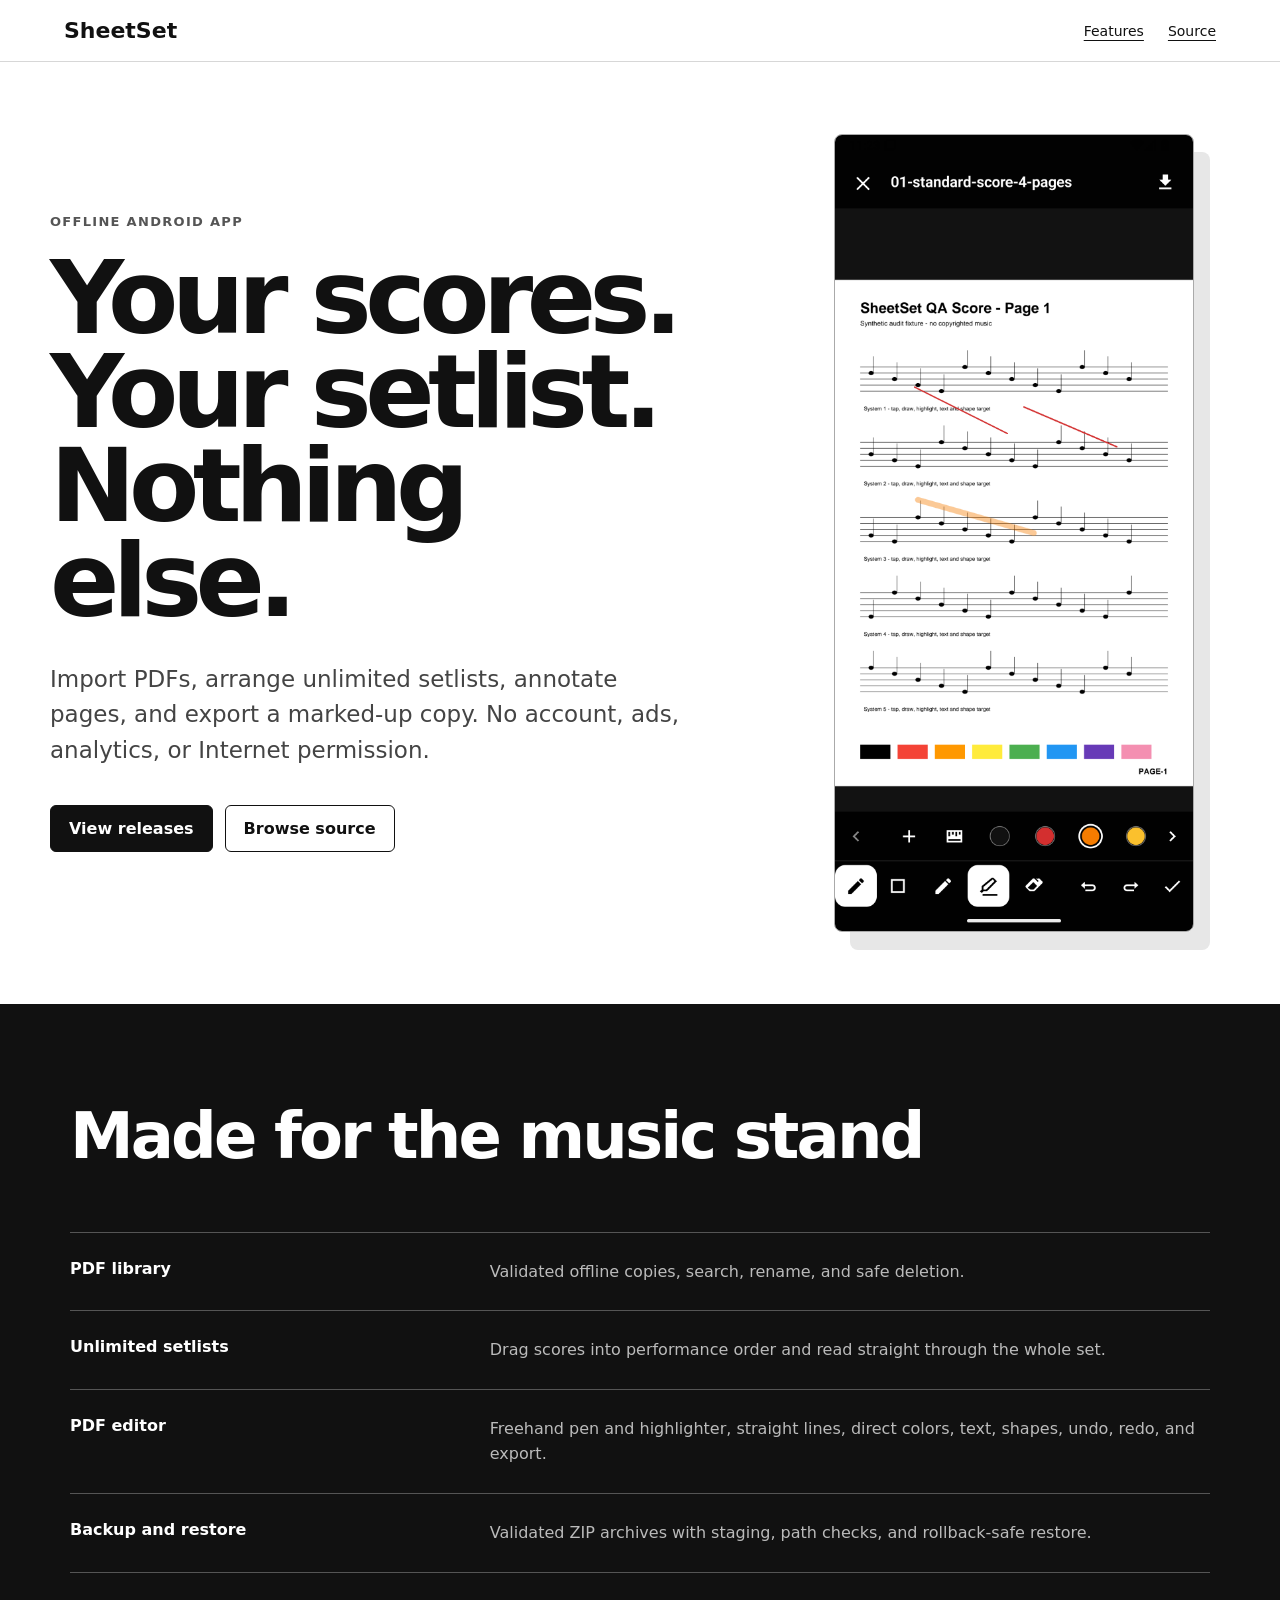
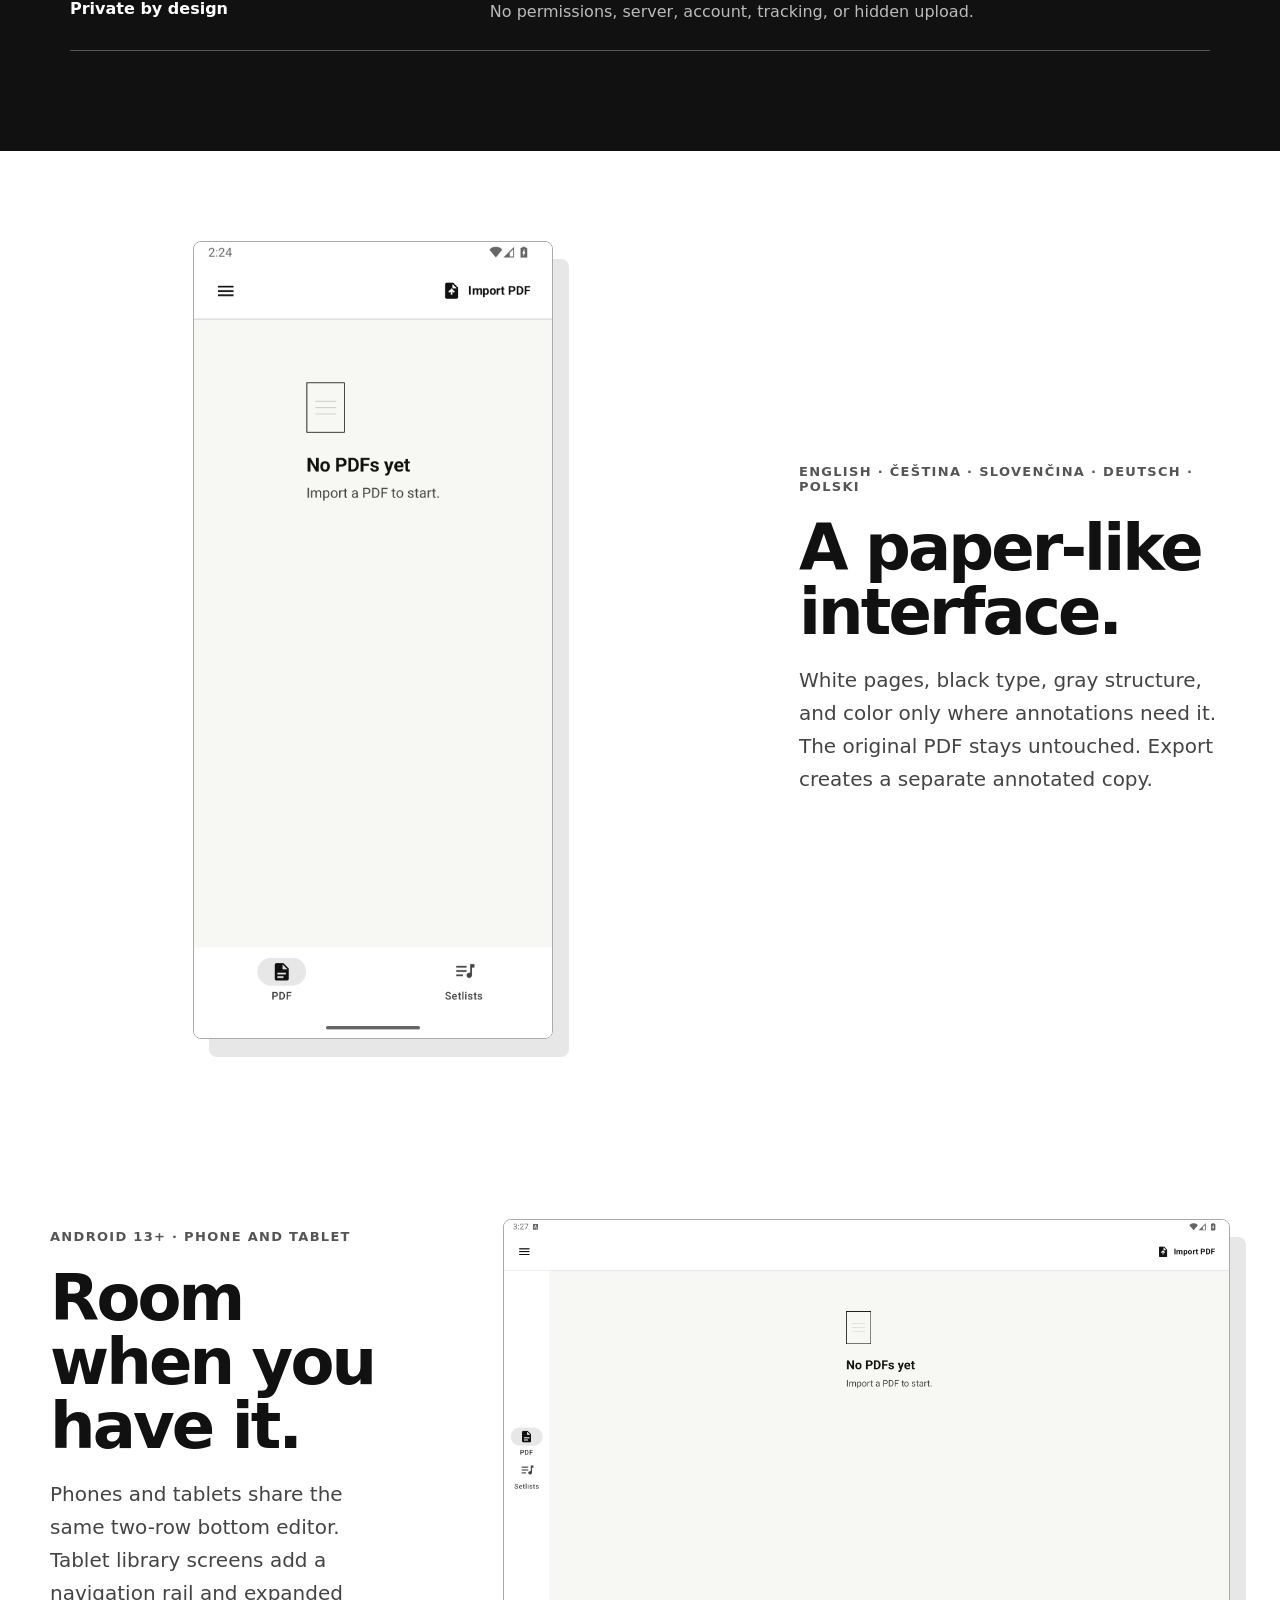
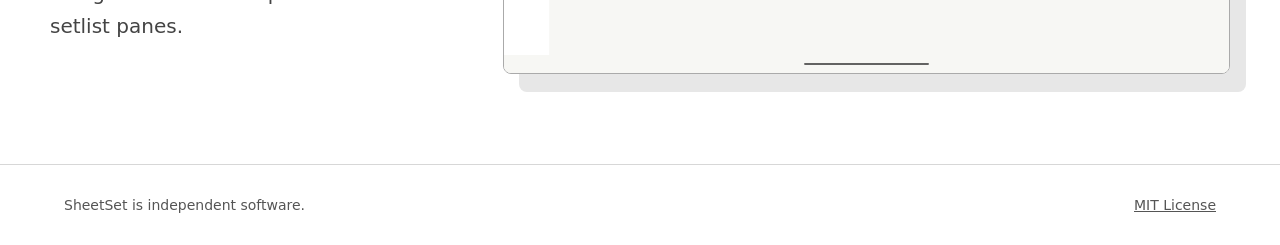
==== site/index.html @ 13e357d7 "feat: add drag ordering and annotation dock" ====
<!doctype html>
<html lang="en">
<head>
  <meta charset="utf-8">
  <meta name="viewport" content="width=device-width, initial-scale=1">
  <meta name="description" content="SheetSet is an offline Android 13+ PDF organizer and annotation editor for musicians.">
  <title>SheetSet - scores, setlists, annotations</title>
  <link rel="stylesheet" href="styles.css">
</head>
<body>
  <header class="masthead">
    <a class="wordmark" href="#top" aria-label="SheetSet home">SheetSet</a>
    <nav aria-label="Primary navigation">
      <a href="#features">Features</a>
      <a href="https://github.com/Majkey25/SheetSet">Source</a>
    </nav>
  </header>

  <main id="top">
    <section class="hero">
      <div class="hero-copy">
        <p class="eyebrow">Offline Android app</p>
        <h1>Your scores.<br>Your setlist.<br>Nothing else.</h1>
        <p class="lede">Import PDFs, arrange unlimited setlists, annotate pages, and export a marked-up copy. No account, ads, analytics, or Internet permission.</p>
        <div class="actions">
          <a class="primary" href="https://github.com/Majkey25/SheetSet/releases">View releases</a>
          <a class="secondary" href="https://github.com/Majkey25/SheetSet">Browse source</a>
        </div>
      </div>
      <img class="phone" src="assets/reader.png" alt="SheetSet PDF editor with a two-row tool dock, direct colors, pen, and highlighter">
    </section>

    <section id="features" class="features">
      <h2>Made for the music stand</h2>
      <dl>
        <div><dt>PDF library</dt><dd>Validated offline copies, search, rename, and safe deletion.</dd></div>
        <div><dt>Unlimited setlists</dt><dd>Drag scores into performance order and read straight through the whole set.</dd></div>
        <div><dt>PDF editor</dt><dd>Freehand pen and highlighter, straight lines, direct colors, text, shapes, undo, redo, and export.</dd></div>
        <div><dt>Backup and restore</dt><dd>Validated ZIP archives with staging, path checks, and rollback-safe restore.</dd></div>
        <div><dt>Private by design</dt><dd>No permissions, server, account, tracking, or hidden upload.</dd></div>
      </dl>
    </section>

    <section class="proof">
      <img class="phone" src="assets/home.png" alt="SheetSet phone library with Menu and Import PDF actions">
      <div>
        <p class="eyebrow">English · Čeština · Slovenčina · Deutsch · Polski</p>
        <h2>A paper-like interface.</h2>
        <p>White pages, black type, gray structure, and color only where annotations need it. The original PDF stays untouched. Export creates a separate annotated copy.</p>
      </div>
    </section>

    <section class="tablet-proof">
      <div>
        <p class="eyebrow">Android 13+ · phone and tablet</p>
        <h2>Room when you have it.</h2>
        <p>Phones and tablets share the same two-row bottom editor. Tablet library screens add a navigation rail and expanded setlist panes.</p>
      </div>
      <img class="tablet" src="assets/tablet.png" alt="SheetSet tablet library with a left PDF and Setlists navigation rail">
    </section>
  </main>

  <footer>
    <span>SheetSet is independent software.</span>
    <a href="https://github.com/Majkey25/SheetSet/blob/main/LICENSE">MIT License</a>
  </footer>
</body>
</html>
---- site/styles.css ----
:root {
  color-scheme: light;
  font-family: Inter, ui-sans-serif, system-ui, -apple-system, BlinkMacSystemFont, "Segoe UI", sans-serif;
  color: #111;
  background: #fff;
  font-synthesis: none;
}

* { box-sizing: border-box; }
html { scroll-behavior: smooth; }
body { margin: 0; }
a { color: inherit; }

.masthead {
  position: sticky;
  top: 0;
  z-index: 2;
  display: flex;
  align-items: center;
  justify-content: space-between;
  padding: 18px clamp(20px, 5vw, 72px);
  background: rgba(255, 255, 255, 0.96);
  border-bottom: 1px solid #d7d7d7;
}

.wordmark { font-size: 22px; font-weight: 750; text-decoration: none; }
nav { display: flex; gap: 24px; }
nav a { font-size: 14px; text-underline-offset: 4px; }

main { overflow: hidden; }
.hero, .proof, .tablet-proof {
  width: min(1180px, calc(100% - 40px));
  margin: 0 auto;
  display: grid;
  grid-template-columns: minmax(0, 1.2fr) minmax(260px, 0.8fr);
  align-items: center;
  gap: clamp(48px, 8vw, 120px);
}

.hero { min-height: 760px; padding: 72px 0; }
.hero-copy { max-width: 720px; }
.eyebrow { margin: 0 0 22px; color: #555; font-size: 13px; font-weight: 700; letter-spacing: 0.1em; text-transform: uppercase; }
h1 { margin: 0; font-size: clamp(54px, 8vw, 104px); line-height: 0.92; letter-spacing: -0.065em; }
.lede { max-width: 650px; margin: 34px 0 0; color: #444; font-size: clamp(18px, 2vw, 23px); line-height: 1.55; }
.actions { display: flex; flex-wrap: wrap; gap: 12px; margin-top: 36px; }
.actions a { padding: 13px 18px; border: 1px solid #111; border-radius: 6px; font-weight: 650; text-decoration: none; }
.actions .primary { color: #fff; background: #111; }
.actions a:hover, .actions a:focus-visible { outline: 3px solid #aaa; outline-offset: 3px; }

.phone { display: block; width: min(100%, 360px); margin: 0 auto; border: 1px solid #aaa; border-radius: 8px; box-shadow: 16px 18px 0 #e7e7e7; }

.features { padding: 100px max(20px, calc((100vw - 1140px) / 2)); color: #fff; background: #111; }
h2 { margin: 0; font-size: clamp(38px, 5vw, 68px); letter-spacing: -0.045em; line-height: 1; }
dl { margin: 64px 0 0; border-top: 1px solid #555; }
dl div { display: grid; grid-template-columns: 0.7fr 1.3fr; gap: 32px; padding: 26px 0; border-bottom: 1px solid #555; }
dt { font-weight: 750; }
dd { margin: 0; color: #bbb; line-height: 1.6; }

.proof { min-height: 700px; padding: 90px 0; }
.proof p:not(.eyebrow), .tablet-proof p:not(.eyebrow) { max-width: 600px; color: #444; font-size: 20px; line-height: 1.65; }

.tablet-proof { min-height: 620px; padding: 90px 0; grid-template-columns: minmax(260px, 0.65fr) minmax(0, 1.35fr); }
.tablet { display: block; width: 100%; border: 1px solid #aaa; border-radius: 8px; box-shadow: 16px 18px 0 #e7e7e7; }

footer { display: flex; justify-content: space-between; gap: 24px; padding: 32px clamp(20px, 5vw, 72px); border-top: 1px solid #d7d7d7; color: #555; font-size: 14px; }

@media (max-width: 760px) {
  .masthead nav a:first-child { display: none; }
  .hero, .proof, .tablet-proof { grid-template-columns: 1fr; }
  .hero { padding-top: 52px; }
  .phone { width: min(76vw, 320px); }
  dl div { grid-template-columns: 1fr; gap: 10px; }
  .proof { padding: 72px 0; }
  .proof .phone { order: 2; }
  .tablet-proof { padding: 72px 0; }
  footer { flex-direction: column; }
}

@media (prefers-reduced-motion: reduce) {
  html { scroll-behavior: auto; }
}
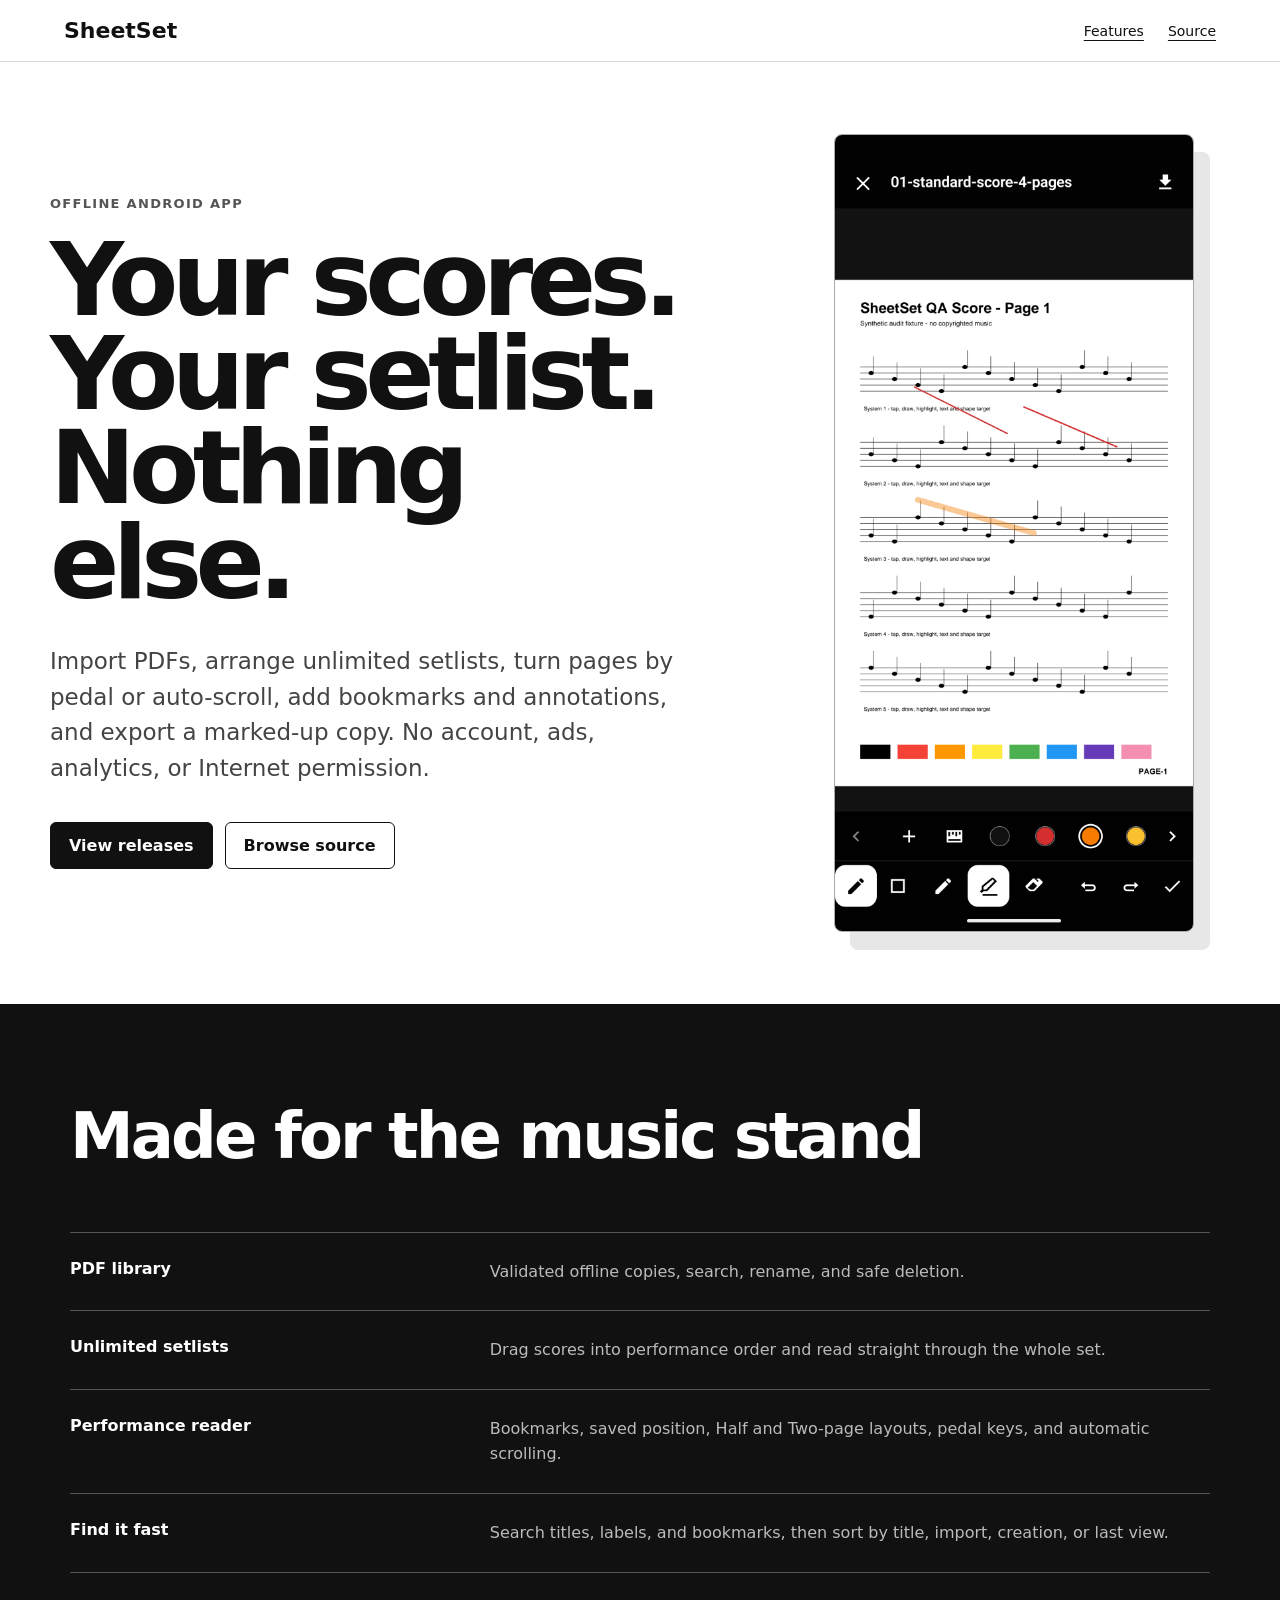
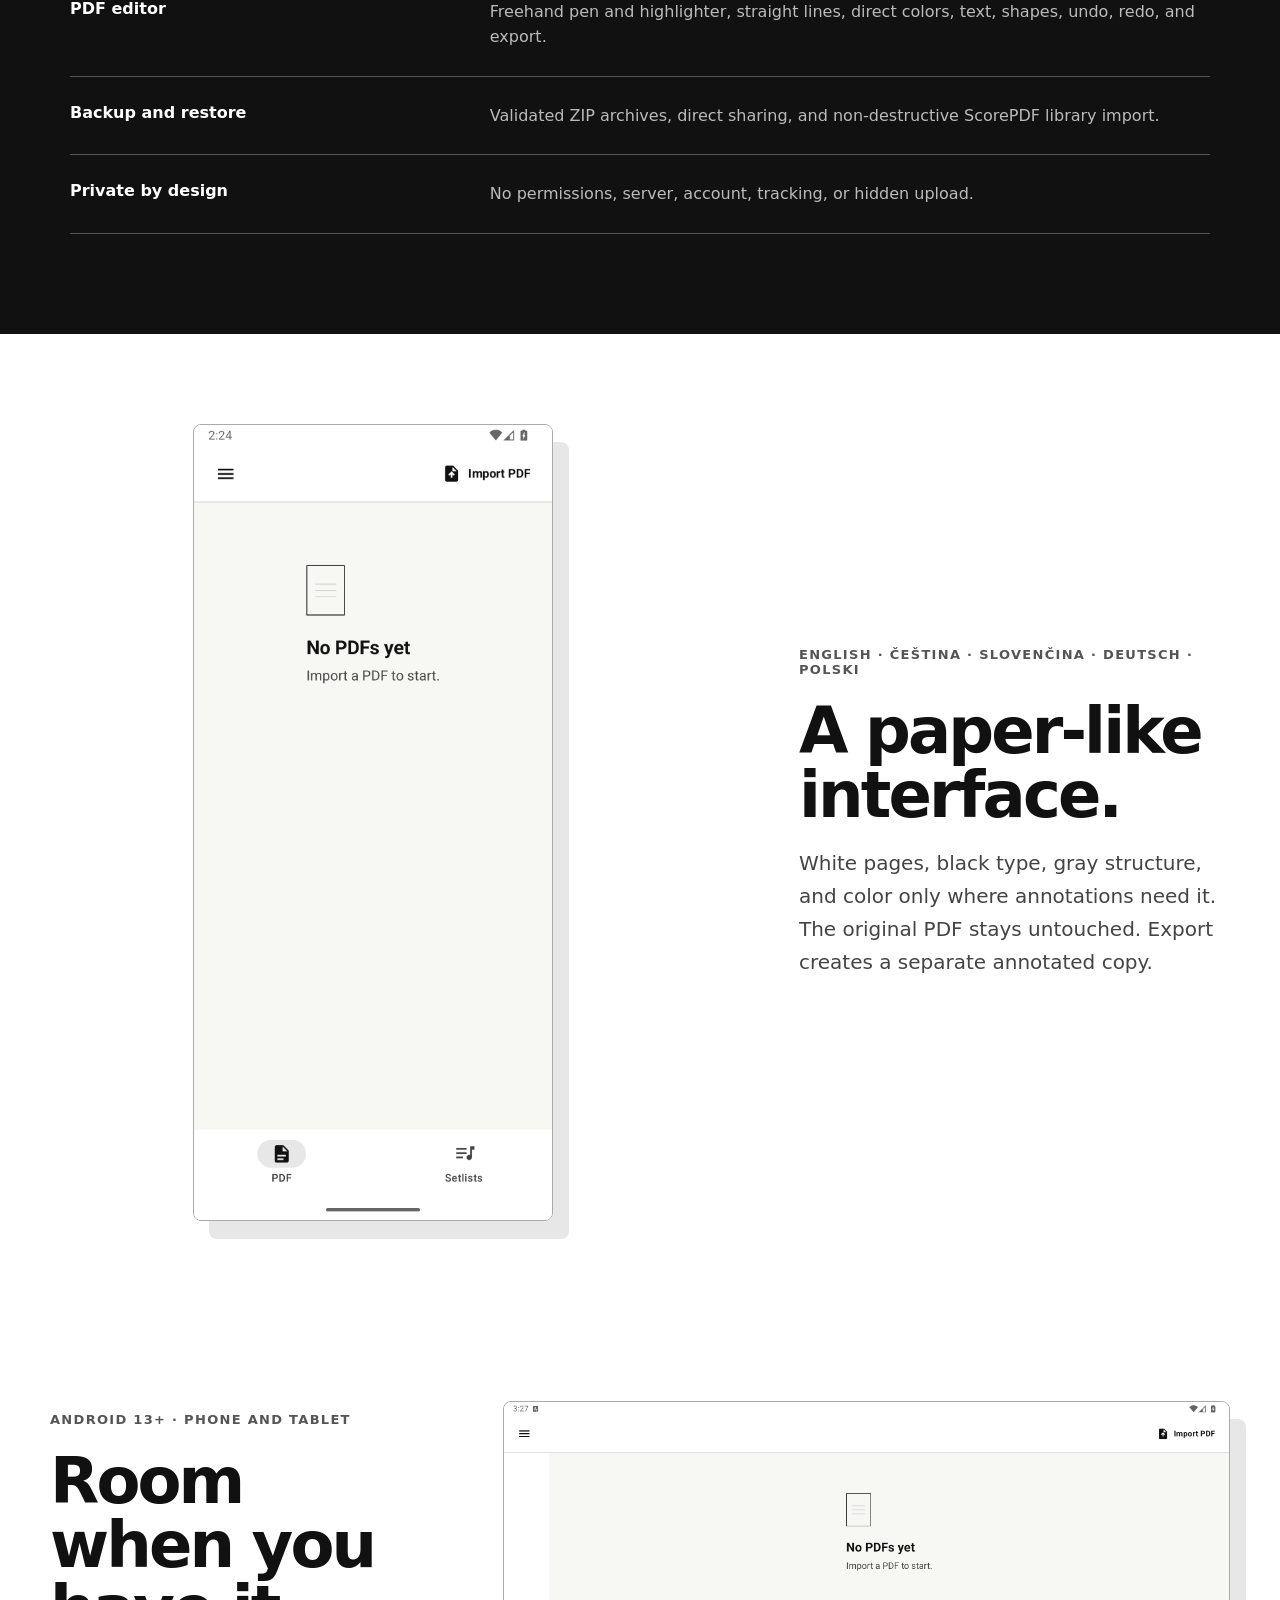
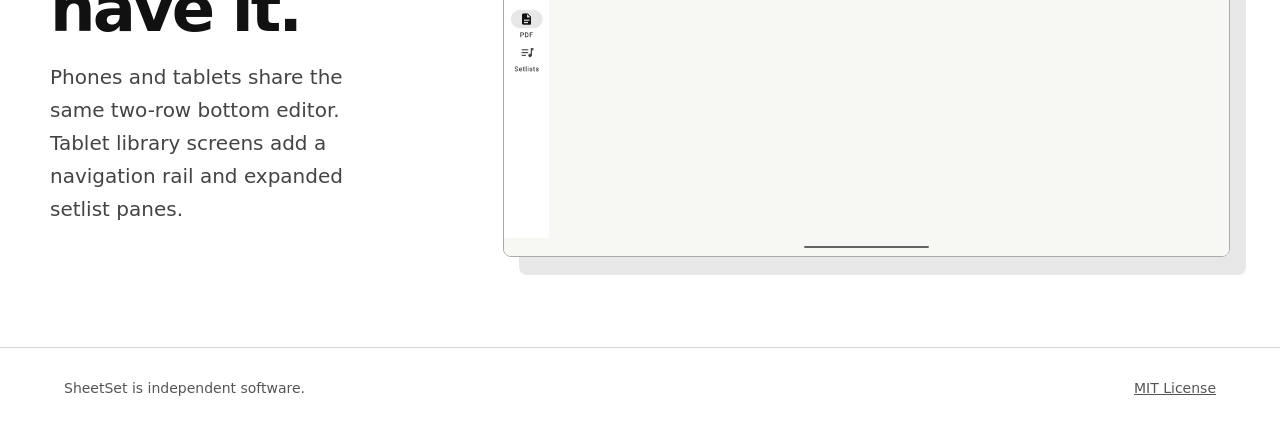
==== commit 9a332b27: "docs: prepare v0.4 preview" ====
--- a/site/index.html
+++ b/site/index.html
@@ -21,7 +21,7 @@
       <div class="hero-copy">
         <p class="eyebrow">Offline Android app</p>
         <h1>Your scores.<br>Your setlist.<br>Nothing else.</h1>
-        <p class="lede">Import PDFs, arrange unlimited setlists, annotate pages, and export a marked-up copy. No account, ads, analytics, or Internet permission.</p>
+        <p class="lede">Import PDFs, arrange unlimited setlists, turn pages by pedal or auto-scroll, add bookmarks and annotations, and export a marked-up copy. No account, ads, analytics, or Internet permission.</p>
         <div class="actions">
           <a class="primary" href="https://github.com/Majkey25/SheetSet/releases">View releases</a>
           <a class="secondary" href="https://github.com/Majkey25/SheetSet">Browse source</a>
@@ -35,8 +35,10 @@
       <dl>
         <div><dt>PDF library</dt><dd>Validated offline copies, search, rename, and safe deletion.</dd></div>
         <div><dt>Unlimited setlists</dt><dd>Drag scores into performance order and read straight through the whole set.</dd></div>
+        <div><dt>Performance reader</dt><dd>Bookmarks, saved position, Half and Two-page layouts, pedal keys, and automatic scrolling.</dd></div>
+        <div><dt>Find it fast</dt><dd>Search titles, labels, and bookmarks, then sort by title, import, creation, or last view.</dd></div>
         <div><dt>PDF editor</dt><dd>Freehand pen and highlighter, straight lines, direct colors, text, shapes, undo, redo, and export.</dd></div>
-        <div><dt>Backup and restore</dt><dd>Validated ZIP archives with staging, path checks, and rollback-safe restore.</dd></div>
+        <div><dt>Backup and restore</dt><dd>Validated ZIP archives, direct sharing, and non-destructive ScorePDF library import.</dd></div>
         <div><dt>Private by design</dt><dd>No permissions, server, account, tracking, or hidden upload.</dd></div>
       </dl>
     </section>
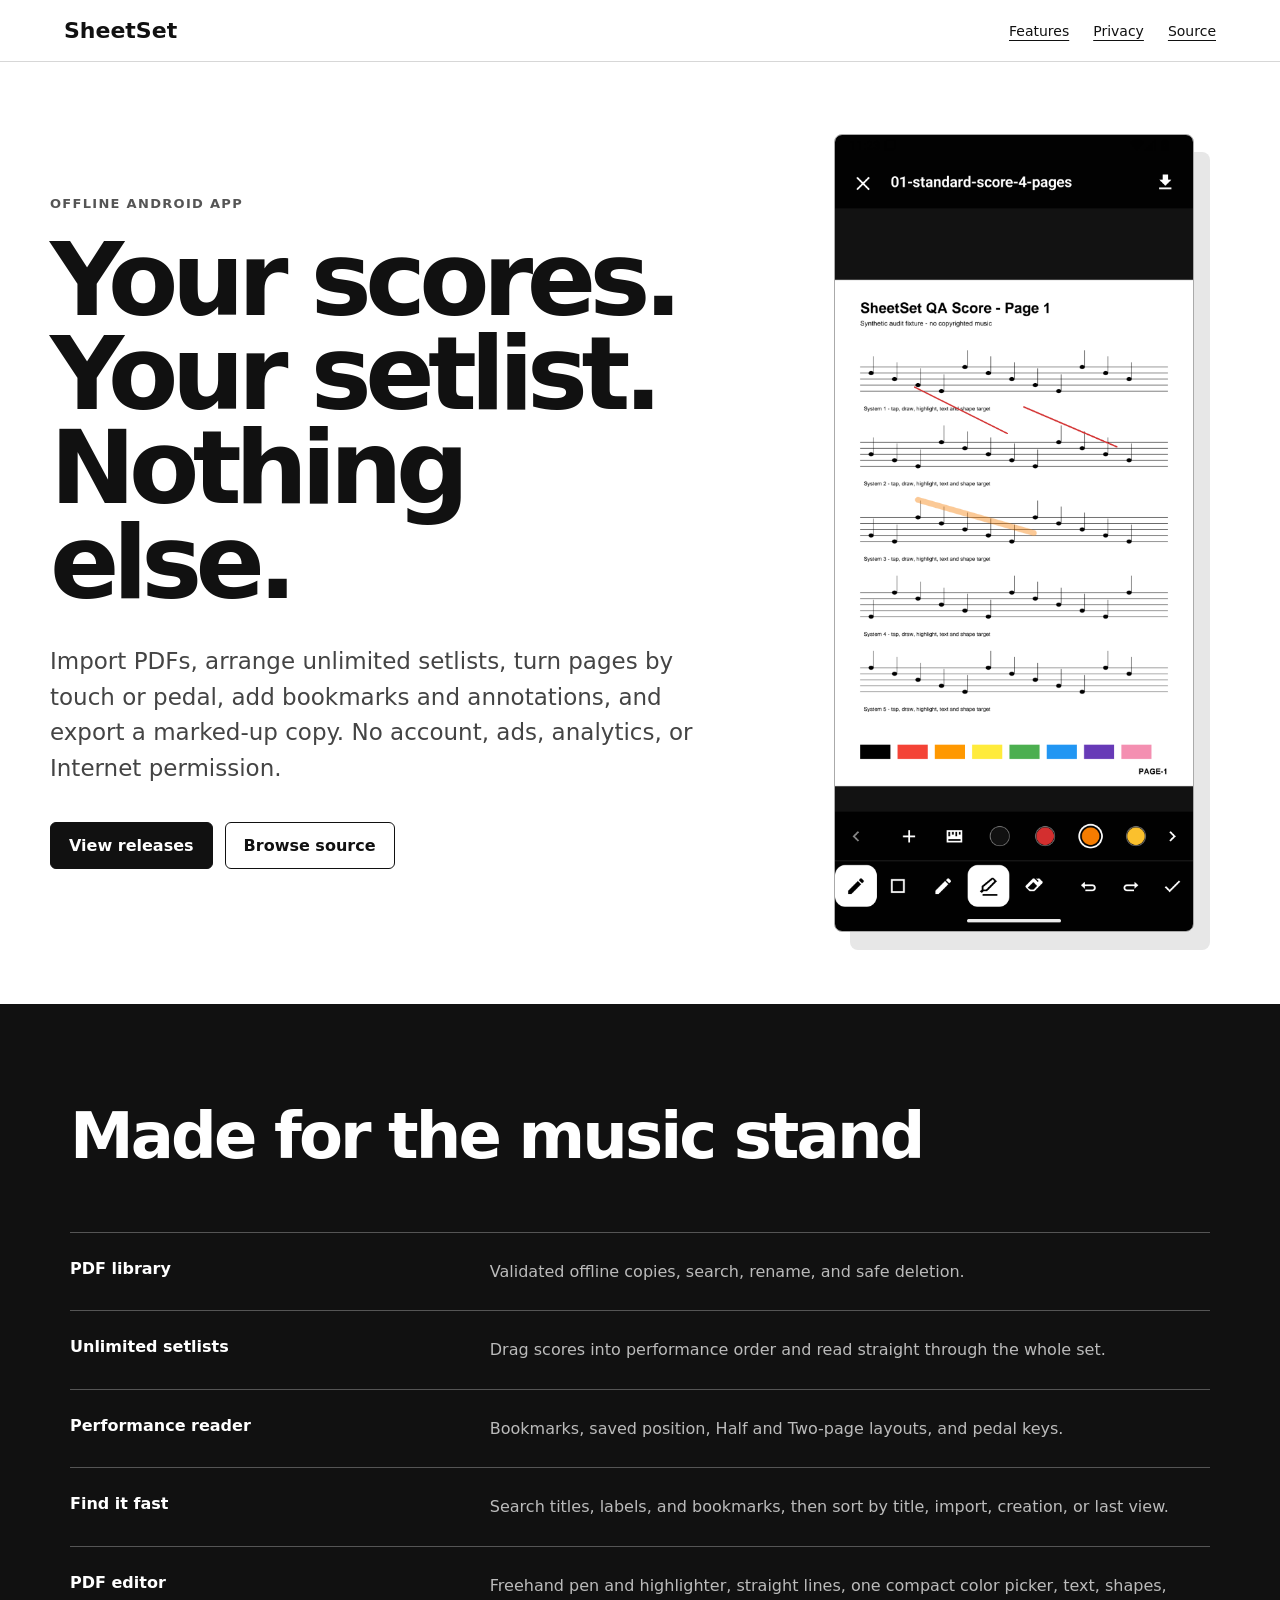
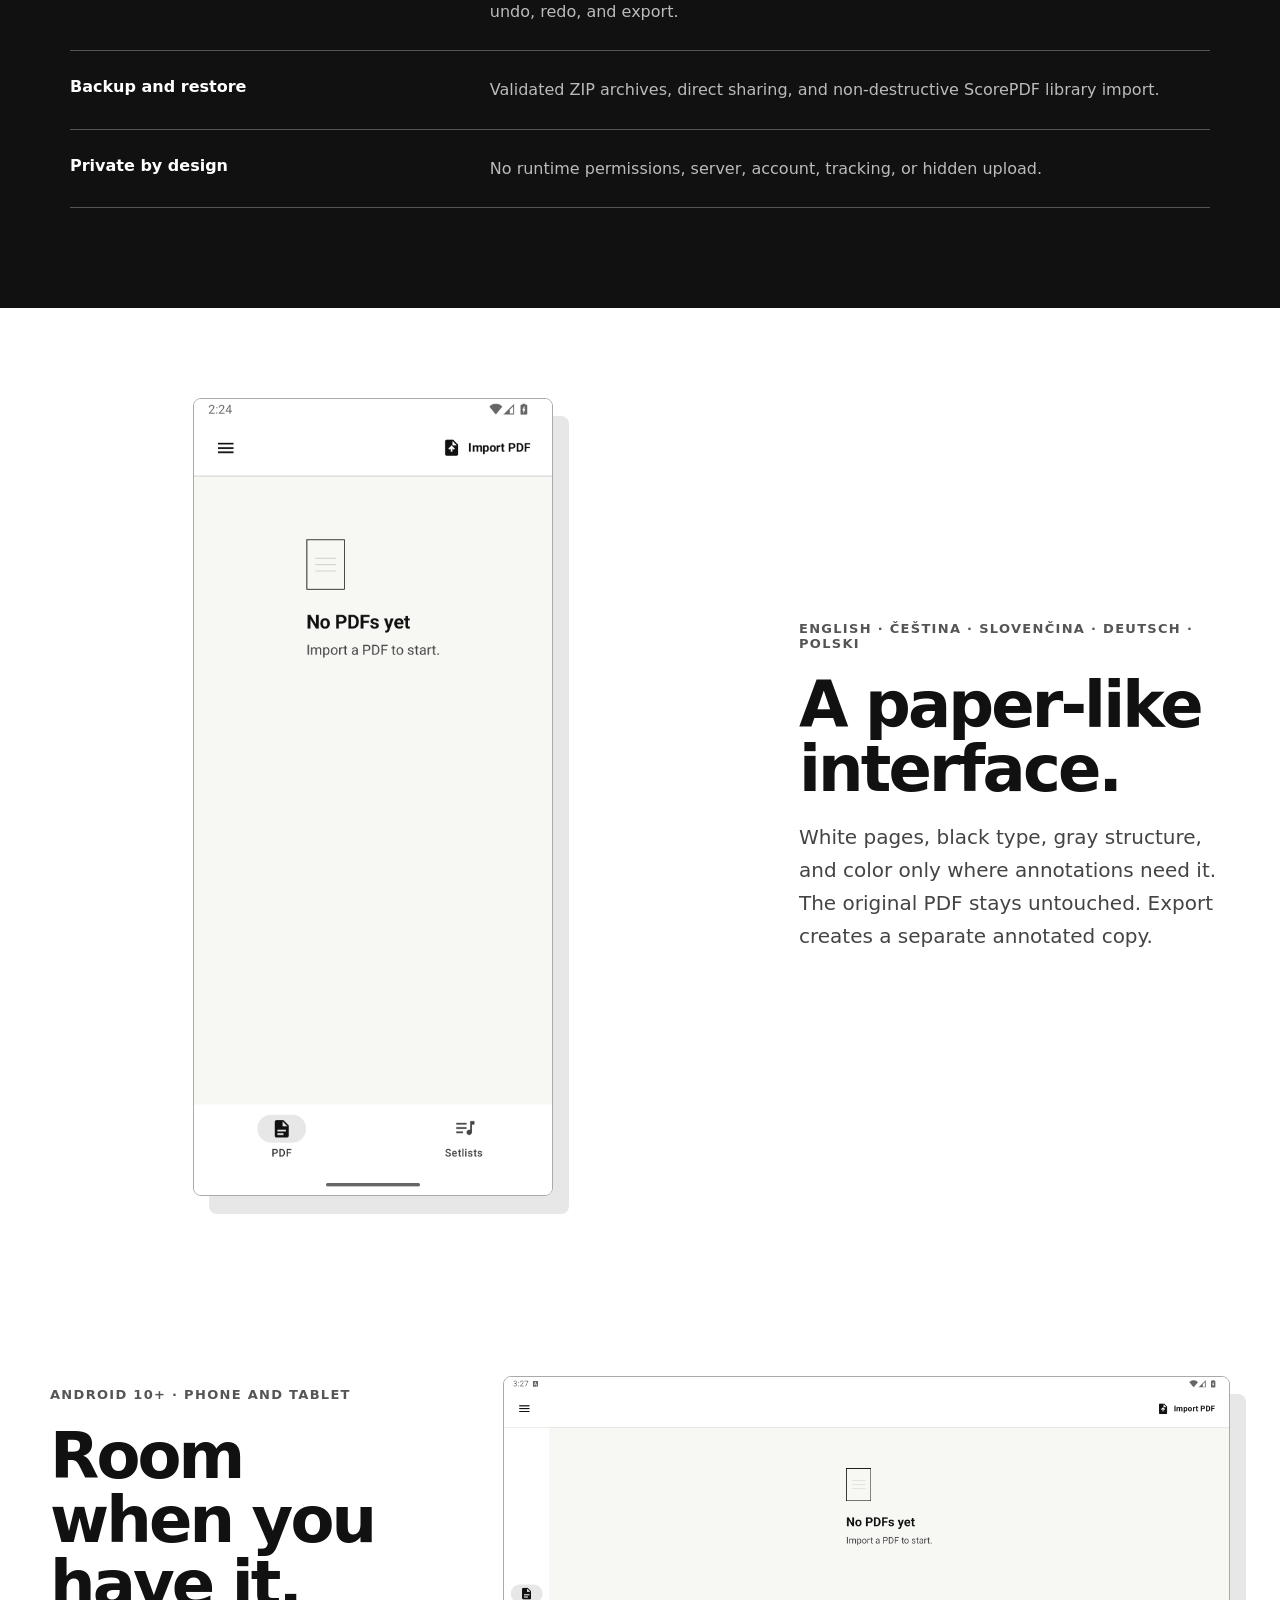
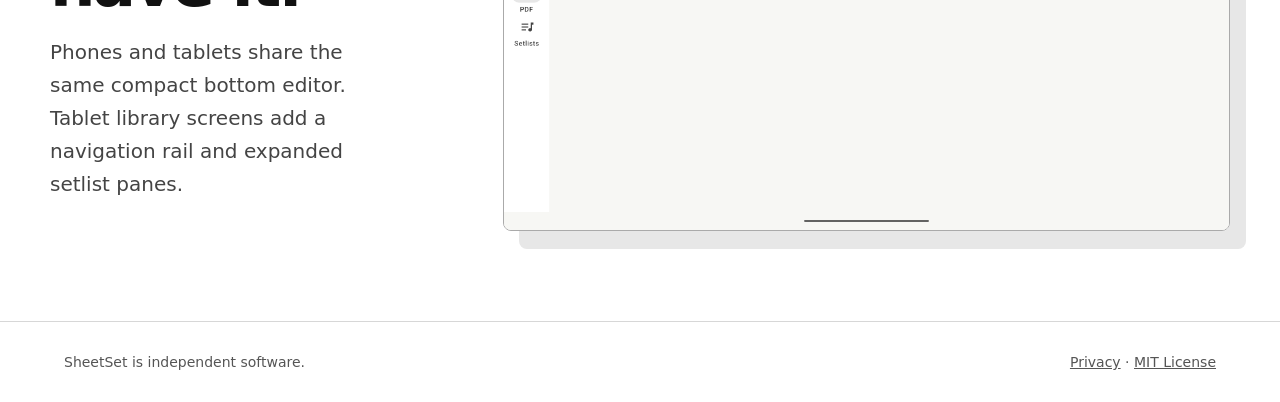
==== commit 68f94cf9: "feat: prepare Google Play closed test - simplify annotation controls and remove reader auto-scroll -" ====
--- a/site/index.html
+++ b/site/index.html
@@ -3,7 +3,7 @@
 <head>
   <meta charset="utf-8">
   <meta name="viewport" content="width=device-width, initial-scale=1">
-  <meta name="description" content="SheetSet is an offline Android 13+ PDF organizer and annotation editor for musicians.">
+  <meta name="description" content="SheetSet is an offline Android 10+ PDF organizer and annotation editor for musicians.">
   <title>SheetSet - scores, setlists, annotations</title>
   <link rel="stylesheet" href="styles.css">
 </head>
@@ -12,6 +12,7 @@
     <a class="wordmark" href="#top" aria-label="SheetSet home">SheetSet</a>
     <nav aria-label="Primary navigation">
       <a href="#features">Features</a>
+      <a href="privacy.html">Privacy</a>
       <a href="https://github.com/Majkey25/SheetSet">Source</a>
     </nav>
   </header>
@@ -21,13 +22,13 @@
       <div class="hero-copy">
         <p class="eyebrow">Offline Android app</p>
         <h1>Your scores.<br>Your setlist.<br>Nothing else.</h1>
-        <p class="lede">Import PDFs, arrange unlimited setlists, turn pages by pedal or auto-scroll, add bookmarks and annotations, and export a marked-up copy. No account, ads, analytics, or Internet permission.</p>
+        <p class="lede">Import PDFs, arrange unlimited setlists, turn pages by touch or pedal, add bookmarks and annotations, and export a marked-up copy. No account, ads, analytics, or Internet permission.</p>
         <div class="actions">
           <a class="primary" href="https://github.com/Majkey25/SheetSet/releases">View releases</a>
           <a class="secondary" href="https://github.com/Majkey25/SheetSet">Browse source</a>
         </div>
       </div>
-      <img class="phone" src="assets/reader.png" alt="SheetSet PDF editor with a two-row tool dock, direct colors, pen, and highlighter">
+      <img class="phone" src="assets/reader.png" alt="SheetSet PDF editor with compact annotation tools and one color control">
     </section>
 
     <section id="features" class="features">
@@ -35,11 +36,11 @@
       <dl>
         <div><dt>PDF library</dt><dd>Validated offline copies, search, rename, and safe deletion.</dd></div>
         <div><dt>Unlimited setlists</dt><dd>Drag scores into performance order and read straight through the whole set.</dd></div>
-        <div><dt>Performance reader</dt><dd>Bookmarks, saved position, Half and Two-page layouts, pedal keys, and automatic scrolling.</dd></div>
+        <div><dt>Performance reader</dt><dd>Bookmarks, saved position, Half and Two-page layouts, and pedal keys.</dd></div>
         <div><dt>Find it fast</dt><dd>Search titles, labels, and bookmarks, then sort by title, import, creation, or last view.</dd></div>
-        <div><dt>PDF editor</dt><dd>Freehand pen and highlighter, straight lines, direct colors, text, shapes, undo, redo, and export.</dd></div>
+        <div><dt>PDF editor</dt><dd>Freehand pen and highlighter, straight lines, one compact color picker, text, shapes, undo, redo, and export.</dd></div>
         <div><dt>Backup and restore</dt><dd>Validated ZIP archives, direct sharing, and non-destructive ScorePDF library import.</dd></div>
-        <div><dt>Private by design</dt><dd>No permissions, server, account, tracking, or hidden upload.</dd></div>
+        <div><dt>Private by design</dt><dd>No runtime permissions, server, account, tracking, or hidden upload.</dd></div>
       </dl>
     </section>
 
@@ -54,9 +55,9 @@
 
     <section class="tablet-proof">
       <div>
-        <p class="eyebrow">Android 13+ · phone and tablet</p>
+        <p class="eyebrow">Android 10+ · phone and tablet</p>
         <h2>Room when you have it.</h2>
-        <p>Phones and tablets share the same two-row bottom editor. Tablet library screens add a navigation rail and expanded setlist panes.</p>
+        <p>Phones and tablets share the same compact bottom editor. Tablet library screens add a navigation rail and expanded setlist panes.</p>
       </div>
       <img class="tablet" src="assets/tablet.png" alt="SheetSet tablet library with a left PDF and Setlists navigation rail">
     </section>
@@ -64,7 +65,7 @@
 
   <footer>
     <span>SheetSet is independent software.</span>
-    <a href="https://github.com/Majkey25/SheetSet/blob/main/LICENSE">MIT License</a>
+    <span><a href="privacy.html">Privacy</a> · <a href="https://github.com/Majkey25/SheetSet/blob/main/LICENSE">MIT License</a></span>
   </footer>
 </body>
 </html>
--- a/site/styles.css
+++ b/site/styles.css
@@ -10,6 +10,8 @@
 html { scroll-behavior: smooth; }
 body { margin: 0; }
 a { color: inherit; }
+.skip-link { position: fixed; left: 16px; top: -80px; z-index: 4; padding: 10px 14px; color: #fff; background: #111; }
+.skip-link:focus { top: 16px; }
 
 .masthead {
   position: sticky;
@@ -64,6 +66,14 @@
 
 footer { display: flex; justify-content: space-between; gap: 24px; padding: 32px clamp(20px, 5vw, 72px); border-top: 1px solid #d7d7d7; color: #555; font-size: 14px; }
 
+.policy { width: min(760px, calc(100% - 40px)); margin: 0 auto; padding: 88px 0 112px; overflow: visible; }
+.policy h1 { font-size: clamp(48px, 8vw, 78px); }
+.policy h2 { margin-top: 56px; font-size: 32px; letter-spacing: -0.025em; }
+.policy h3 { margin-top: 34px; font-size: 21px; }
+.policy p { color: #333; font-size: 17px; line-height: 1.7; }
+.policy .updated { color: #666; font-size: 14px; }
+.notice { margin: 36px 0; padding: 20px; border: 1px solid #aaa; background: #f7f7f4; line-height: 1.65; }
+
 @media (max-width: 760px) {
   .masthead nav a:first-child { display: none; }
   .hero, .proof, .tablet-proof { grid-template-columns: 1fr; }
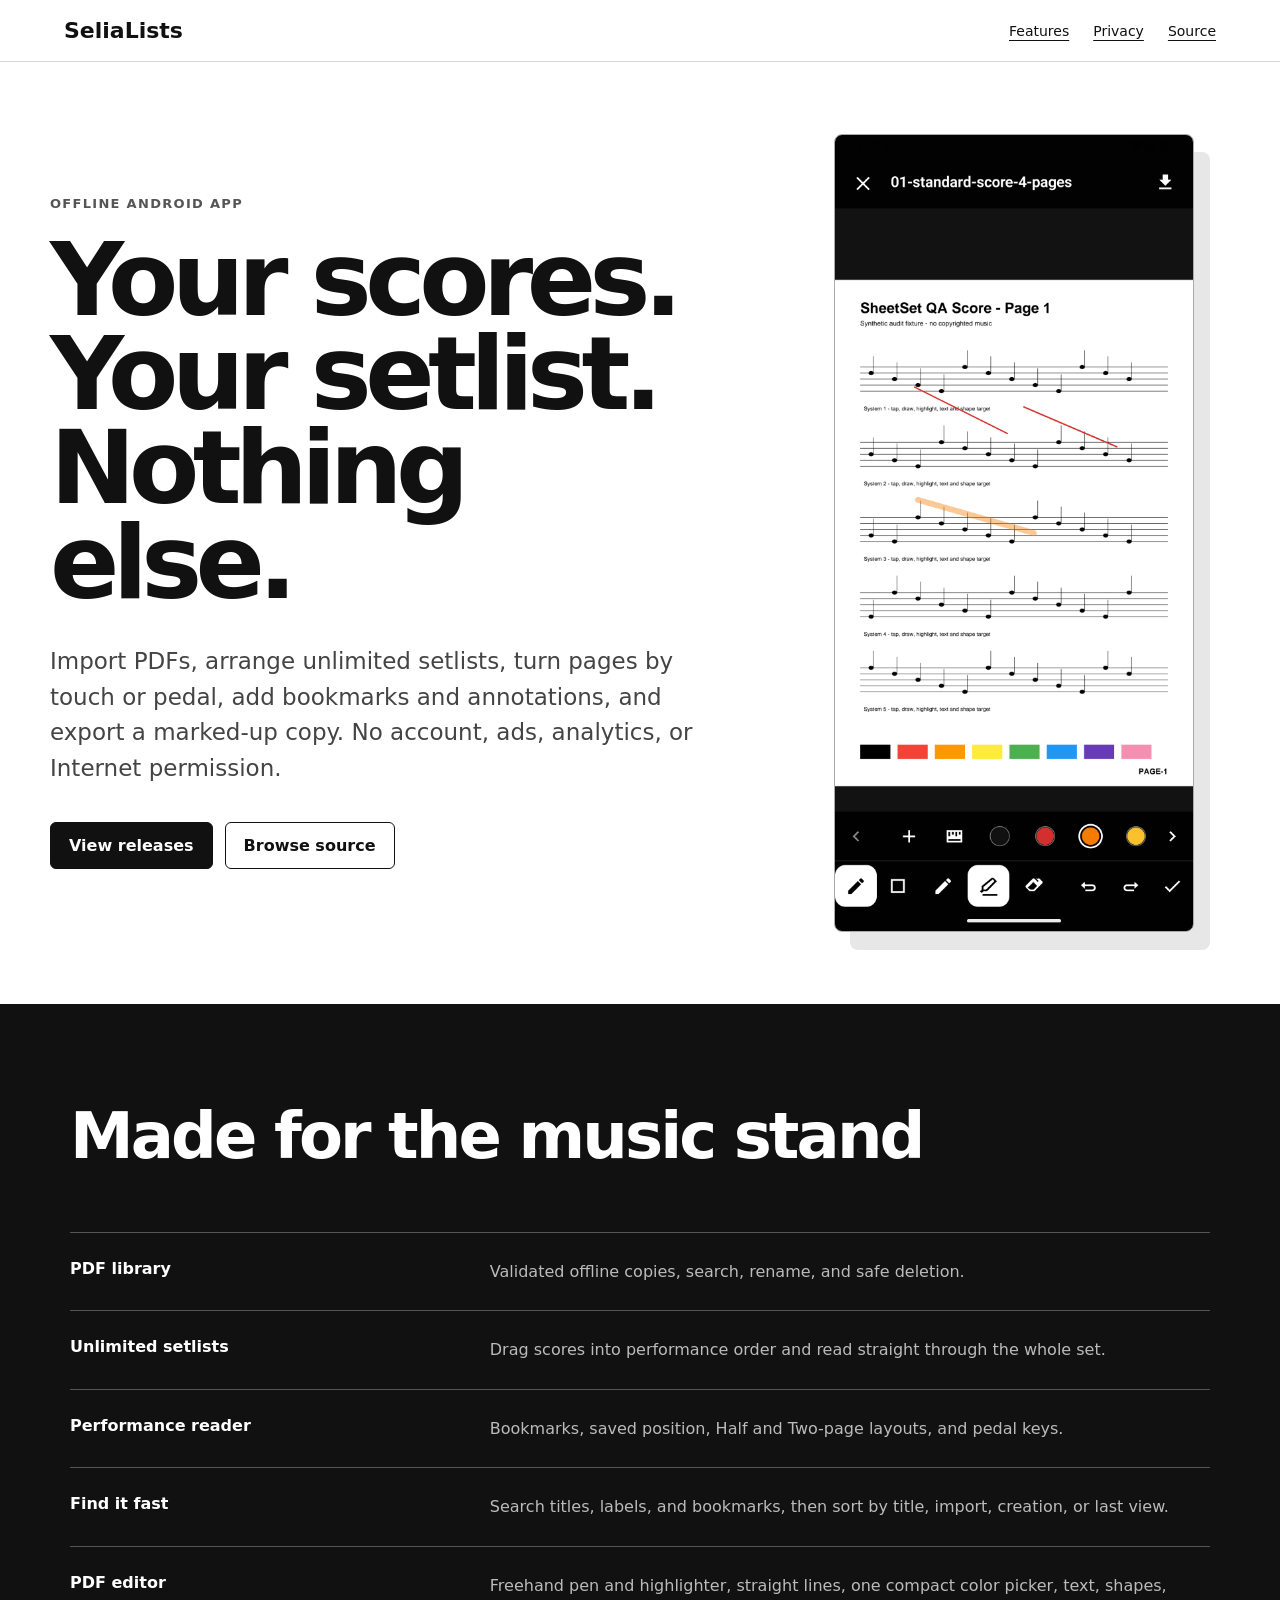
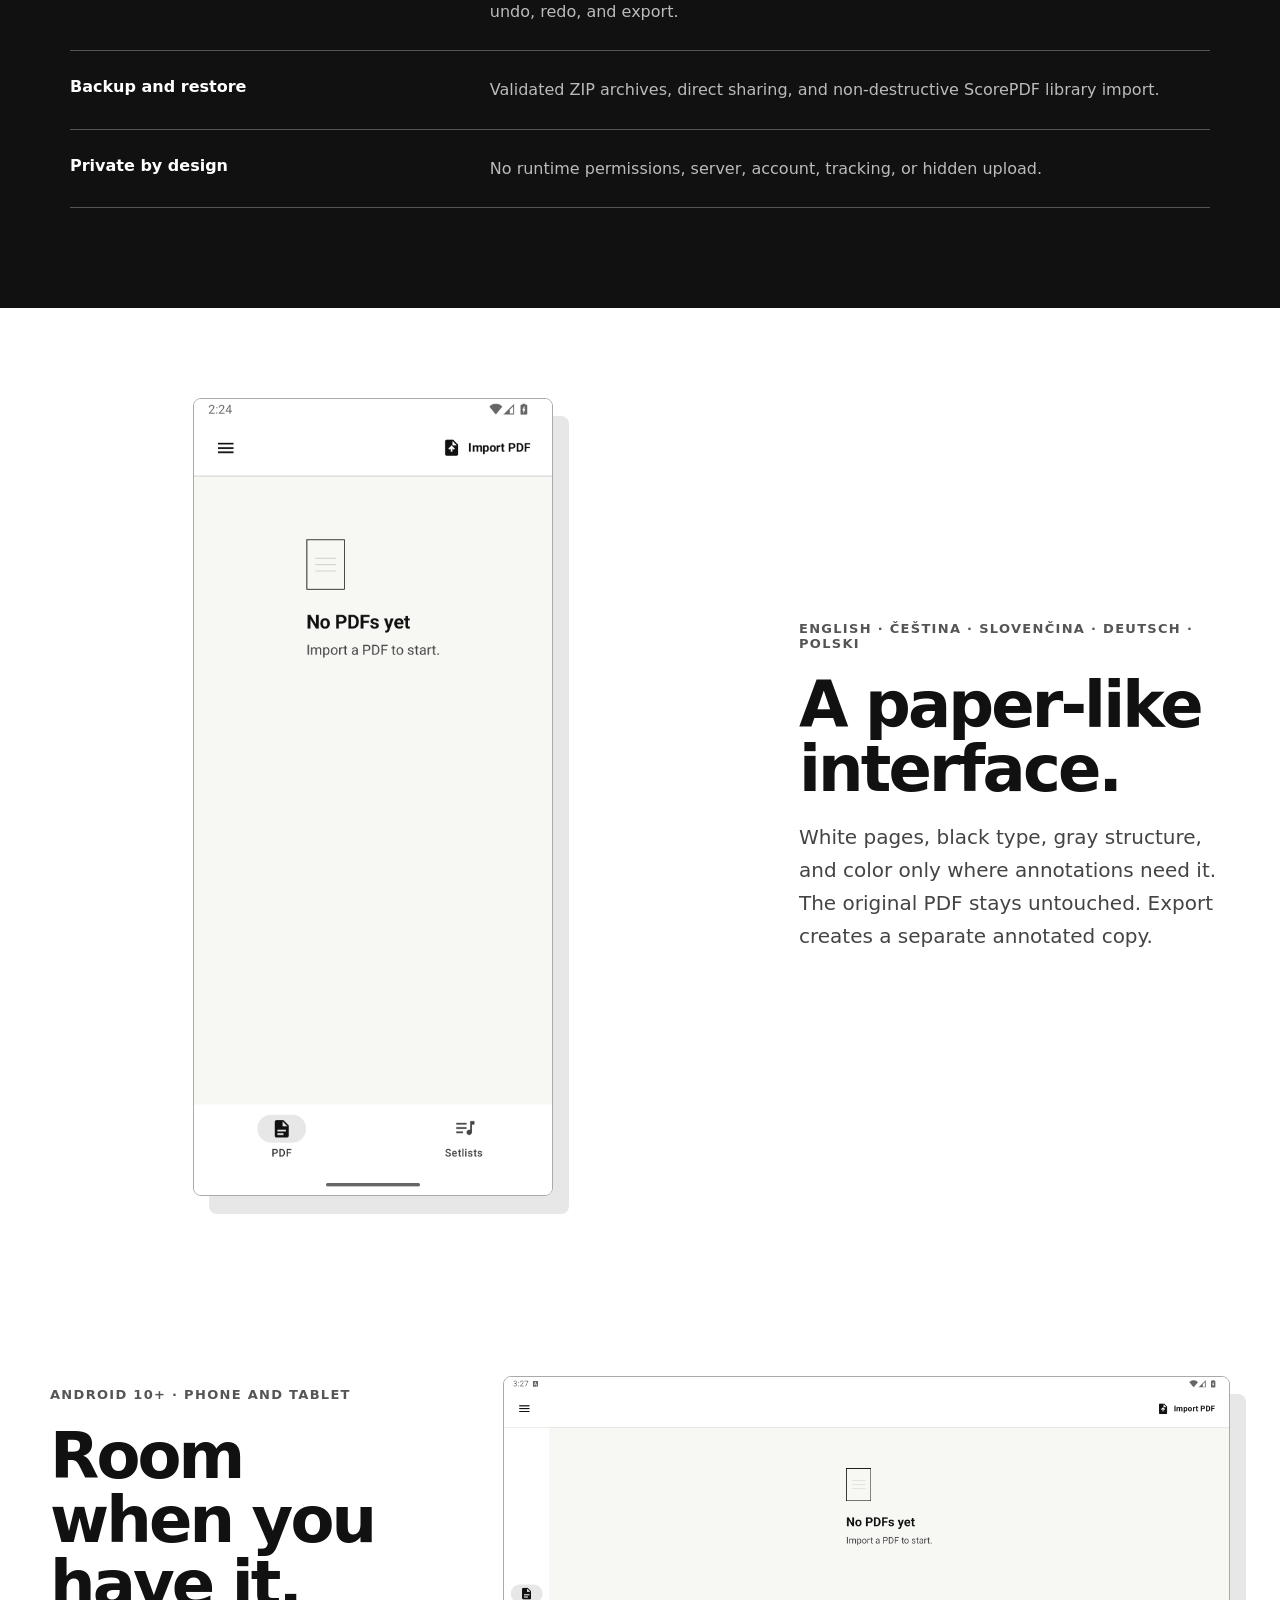
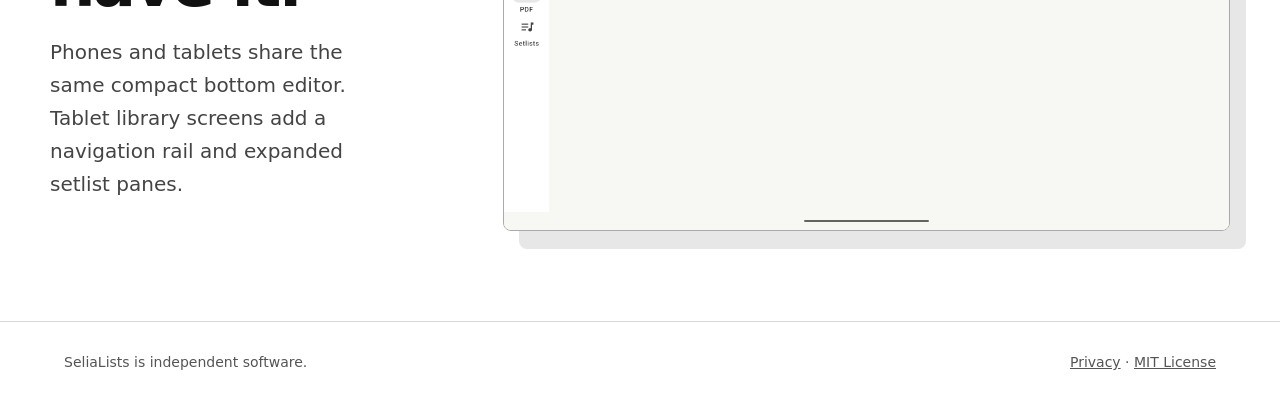
==== commit 5da79102: "feat: rebuild contextual PDF editor Add modern annotation tools, safe save and backup handling, grou" ====
--- a/site/index.html
+++ b/site/index.html
@@ -3,13 +3,13 @@
 <head>
   <meta charset="utf-8">
   <meta name="viewport" content="width=device-width, initial-scale=1">
-  <meta name="description" content="SheetSet is an offline Android 10+ PDF organizer and annotation editor for musicians.">
-  <title>SheetSet - scores, setlists, annotations</title>
+  <meta name="description" content="SeliaLists is an offline Android 10+ PDF organizer and annotation editor for musicians.">
+  <title>SeliaLists - scores, setlists, annotations</title>
   <link rel="stylesheet" href="styles.css">
 </head>
 <body>
   <header class="masthead">
-    <a class="wordmark" href="#top" aria-label="SheetSet home">SheetSet</a>
+    <a class="wordmark" href="#top" aria-label="SeliaLists home">SeliaLists</a>
     <nav aria-label="Primary navigation">
       <a href="#features">Features</a>
       <a href="privacy.html">Privacy</a>
@@ -28,7 +28,7 @@
           <a class="secondary" href="https://github.com/Majkey25/SheetSet">Browse source</a>
         </div>
       </div>
-      <img class="phone" src="assets/reader.png" alt="SheetSet PDF editor with compact annotation tools and one color control">
+      <img class="phone" src="assets/reader.png" alt="SeliaLists PDF editor with compact annotation tools and one color control">
     </section>
 
     <section id="features" class="features">
@@ -45,7 +45,7 @@
     </section>
 
     <section class="proof">
-      <img class="phone" src="assets/home.png" alt="SheetSet phone library with Menu and Import PDF actions">
+      <img class="phone" src="assets/home.png" alt="SeliaLists phone library with Menu and Import PDF actions">
       <div>
         <p class="eyebrow">English · Čeština · Slovenčina · Deutsch · Polski</p>
         <h2>A paper-like interface.</h2>
@@ -59,12 +59,12 @@
         <h2>Room when you have it.</h2>
         <p>Phones and tablets share the same compact bottom editor. Tablet library screens add a navigation rail and expanded setlist panes.</p>
       </div>
-      <img class="tablet" src="assets/tablet.png" alt="SheetSet tablet library with a left PDF and Setlists navigation rail">
+      <img class="tablet" src="assets/tablet.png" alt="SeliaLists tablet library with a left PDF and Setlists navigation rail">
     </section>
   </main>
 
   <footer>
-    <span>SheetSet is independent software.</span>
+    <span>SeliaLists is independent software.</span>
     <span><a href="privacy.html">Privacy</a> · <a href="https://github.com/Majkey25/SheetSet/blob/main/LICENSE">MIT License</a></span>
   </footer>
 </body>
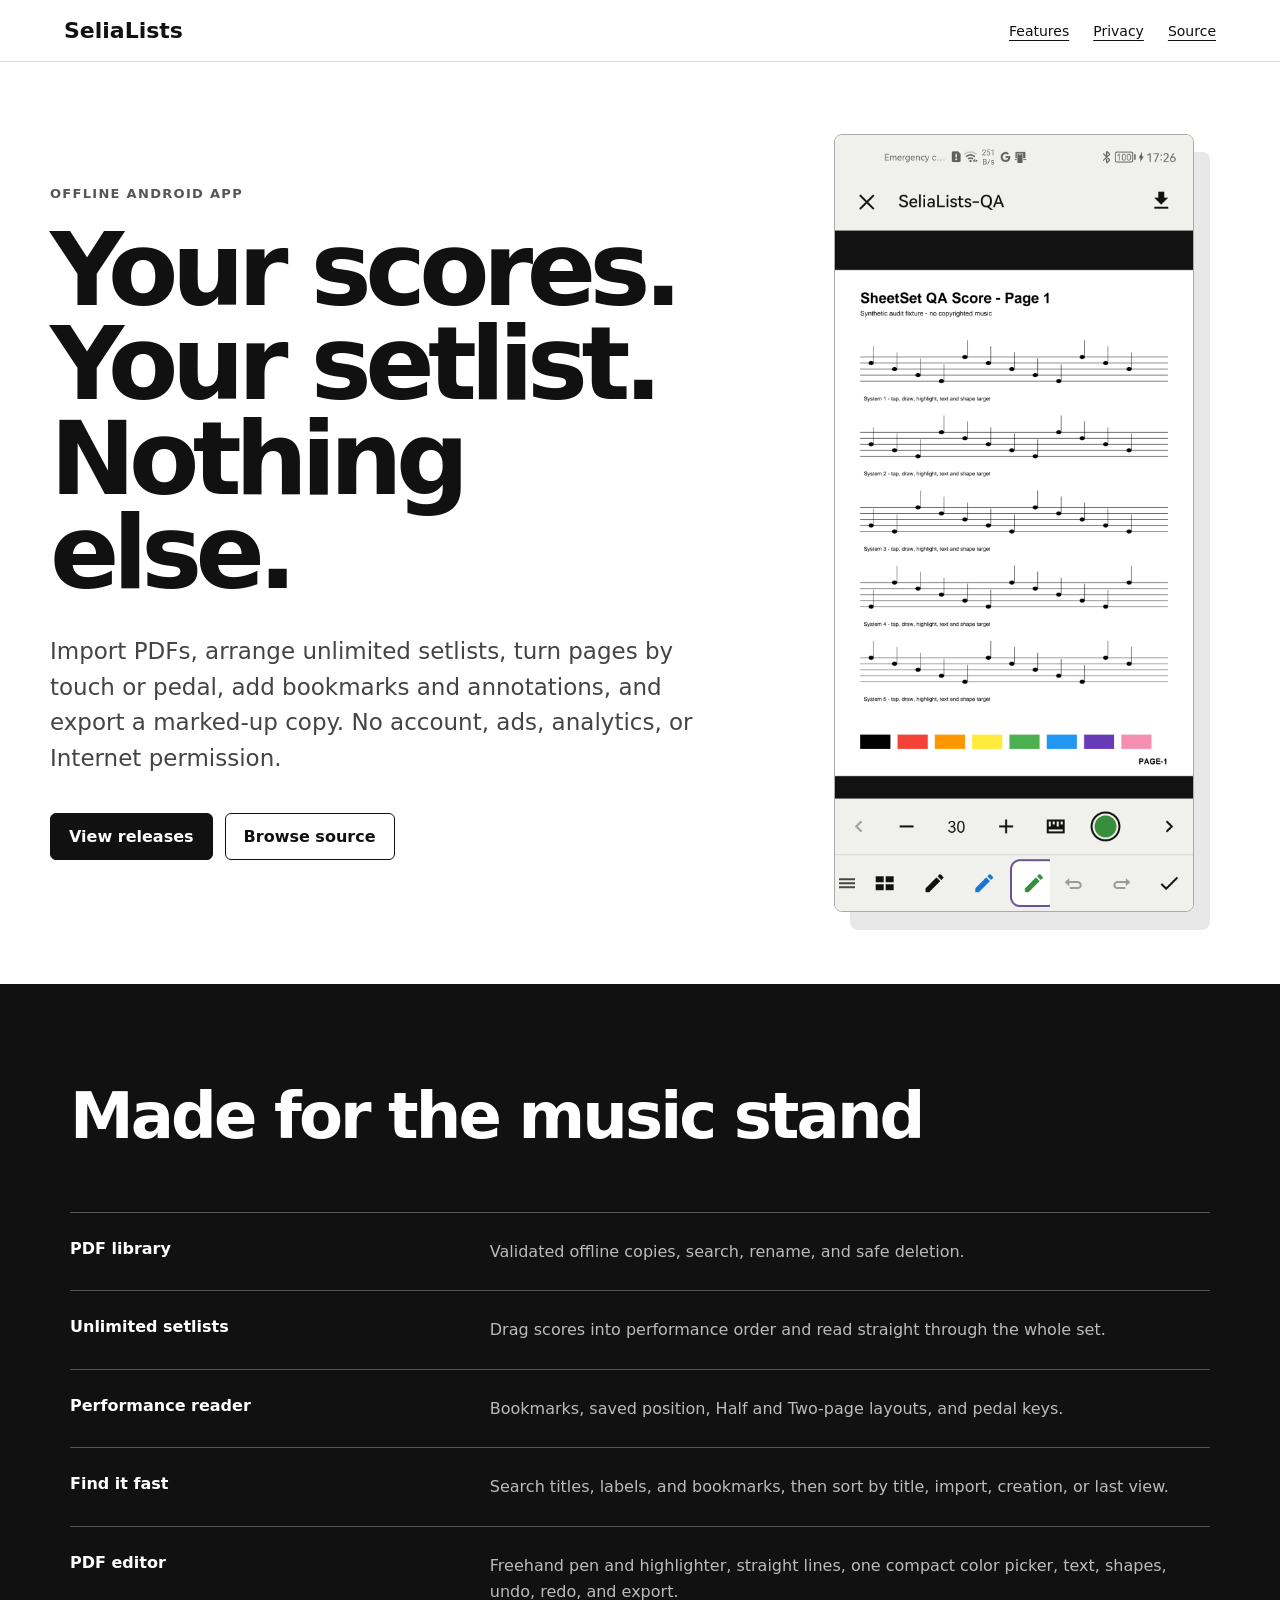
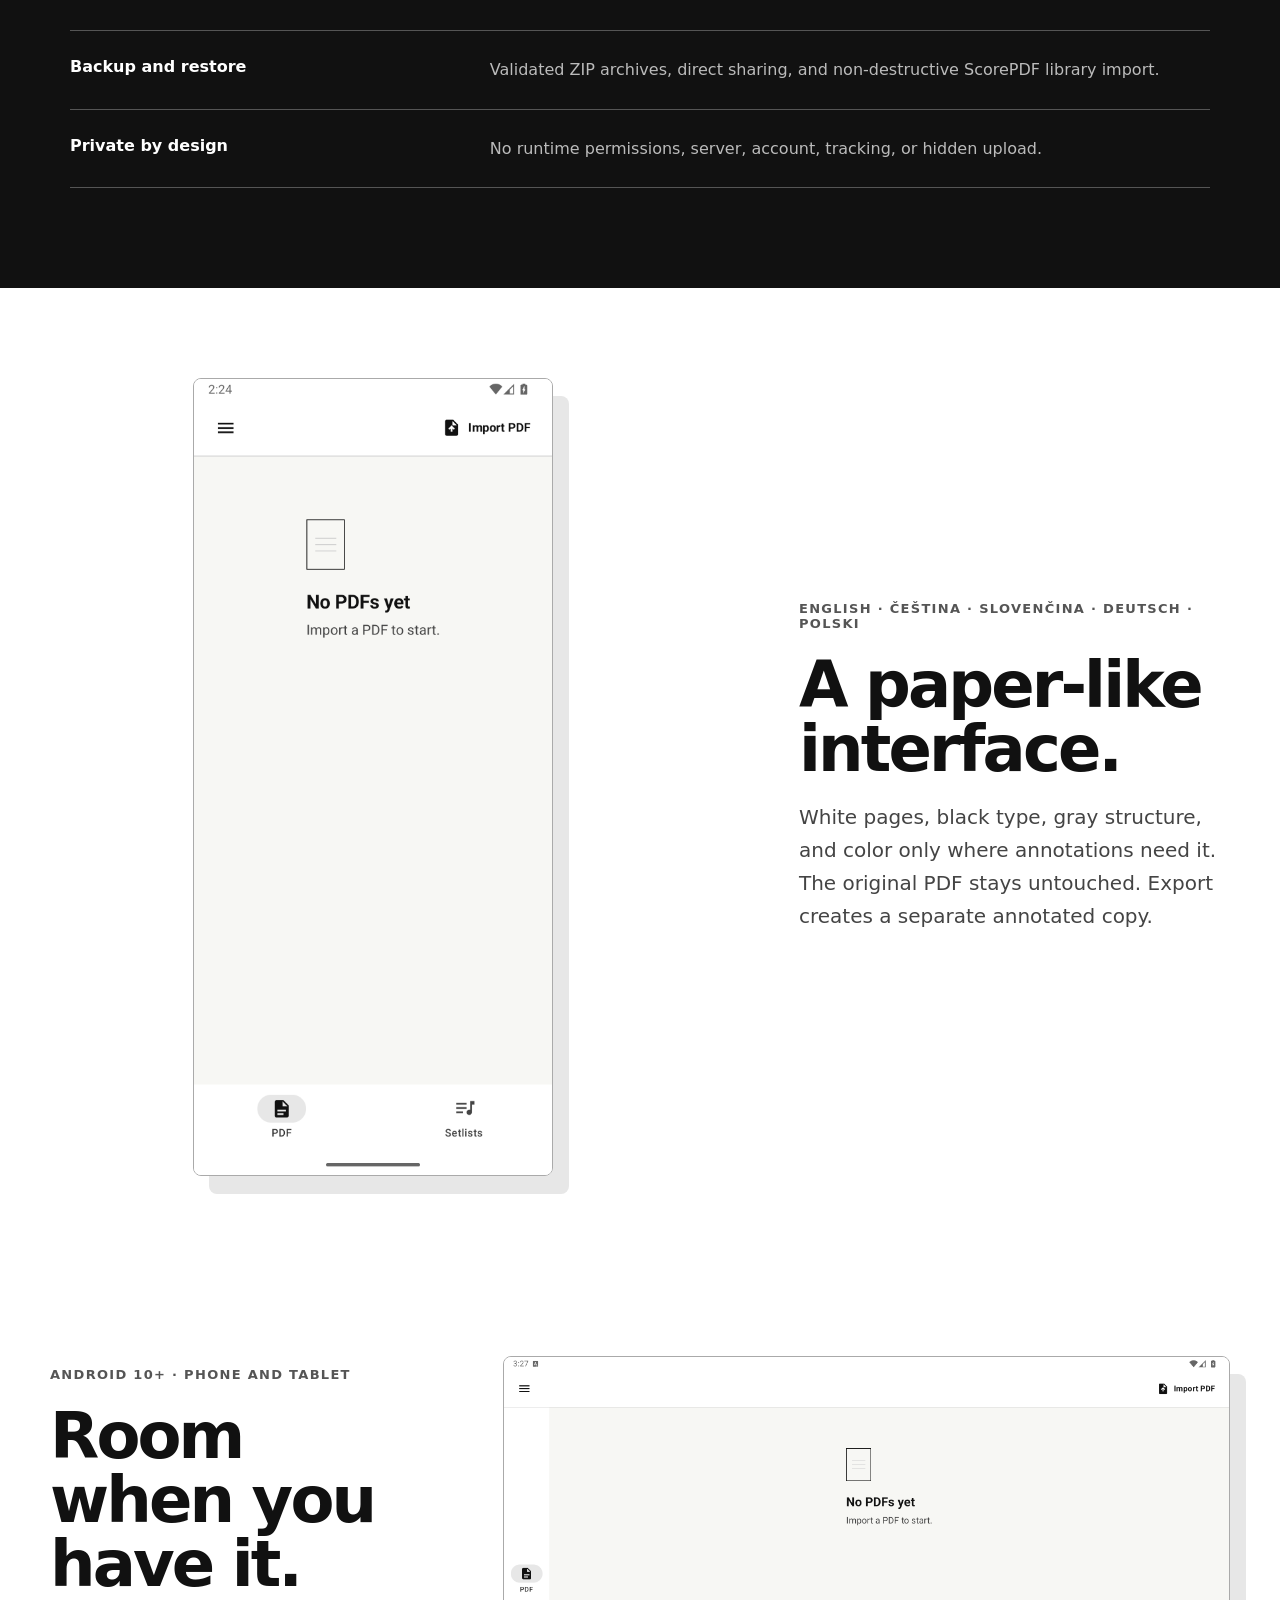
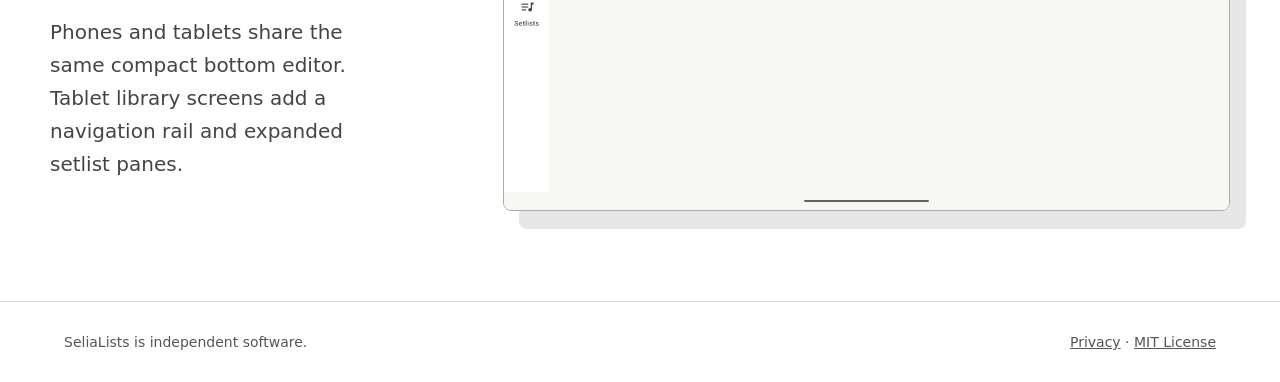
==== commit 3fa68539: "fix: match SeliaLists icons to SeliaScan" ====
--- a/site/index.html
+++ b/site/index.html
@@ -6,6 +6,7 @@
   <meta name="description" content="SeliaLists is an offline Android 10+ PDF organizer and annotation editor for musicians.">
   <title>SeliaLists - scores, setlists, annotations</title>
   <link rel="stylesheet" href="styles.css">
+  <link rel="icon" type="image/png" href="assets/icon.png">
 </head>
 <body>
   <header class="masthead">
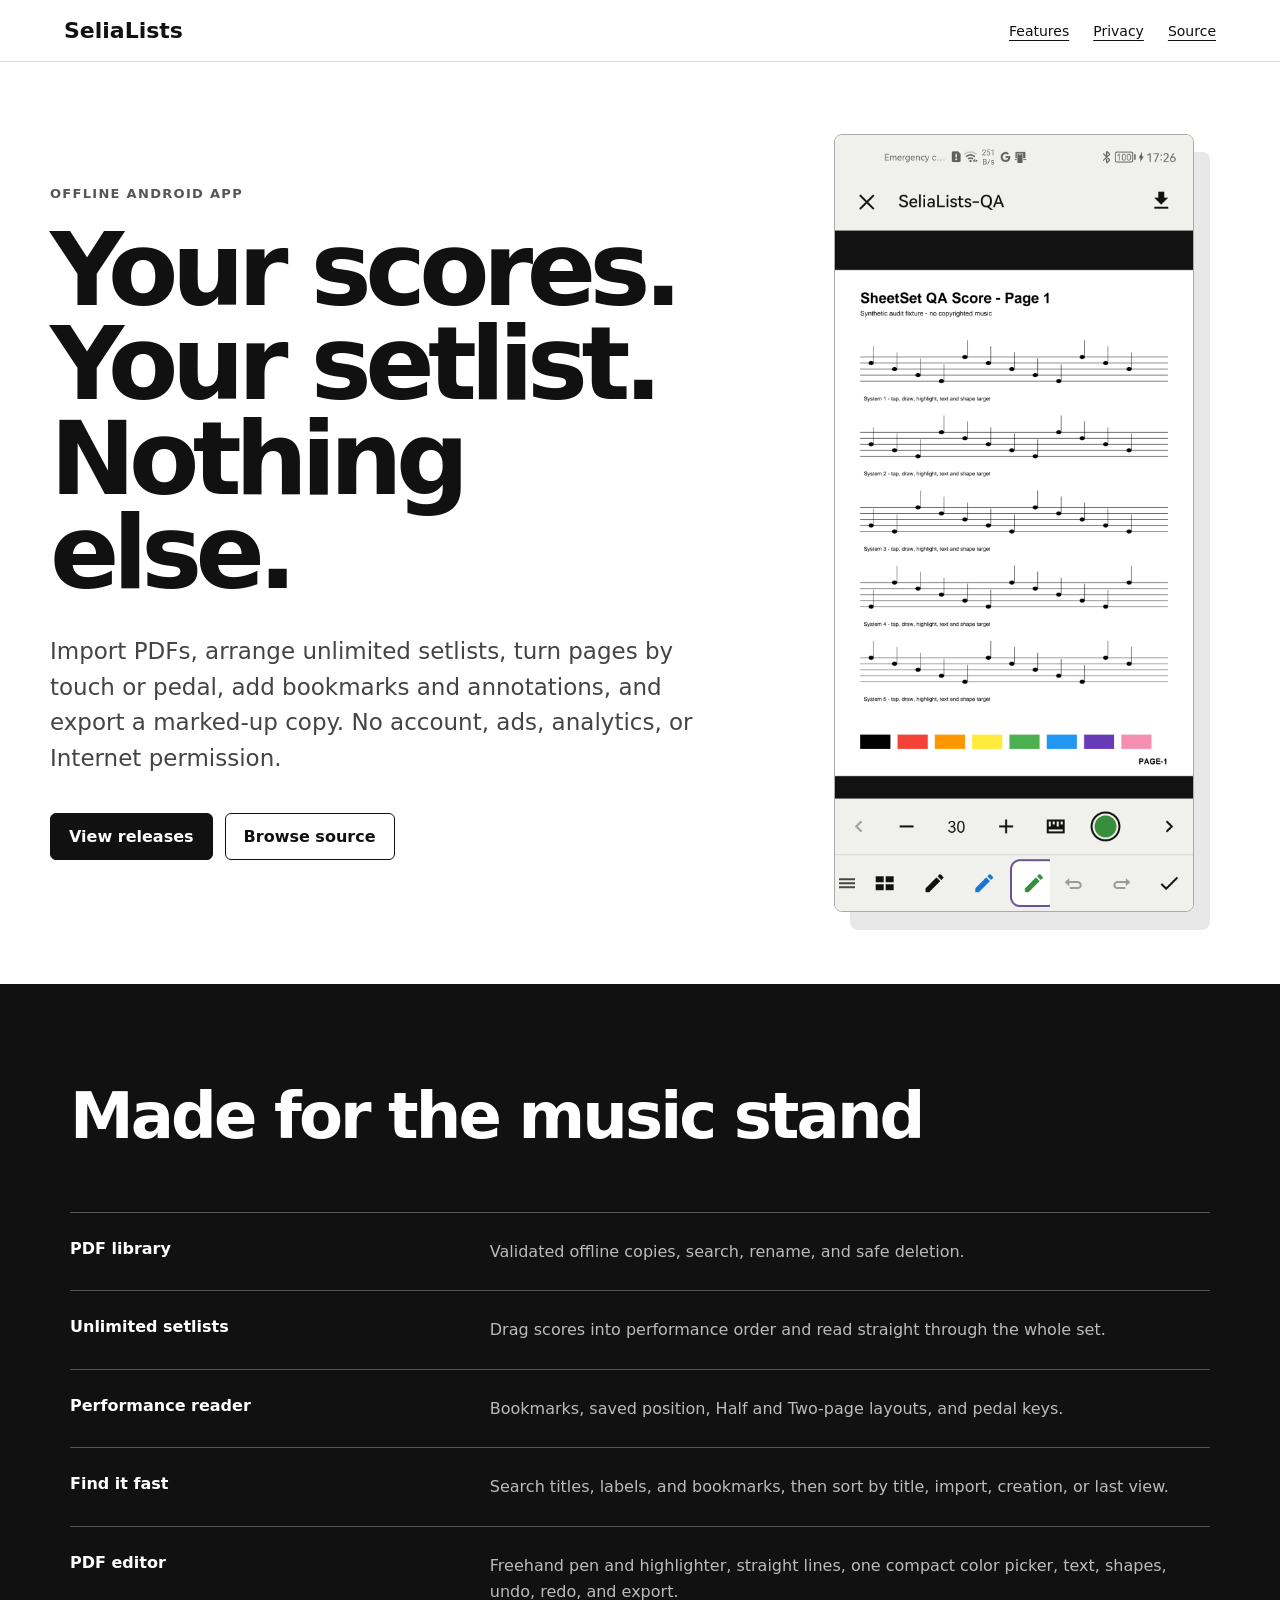
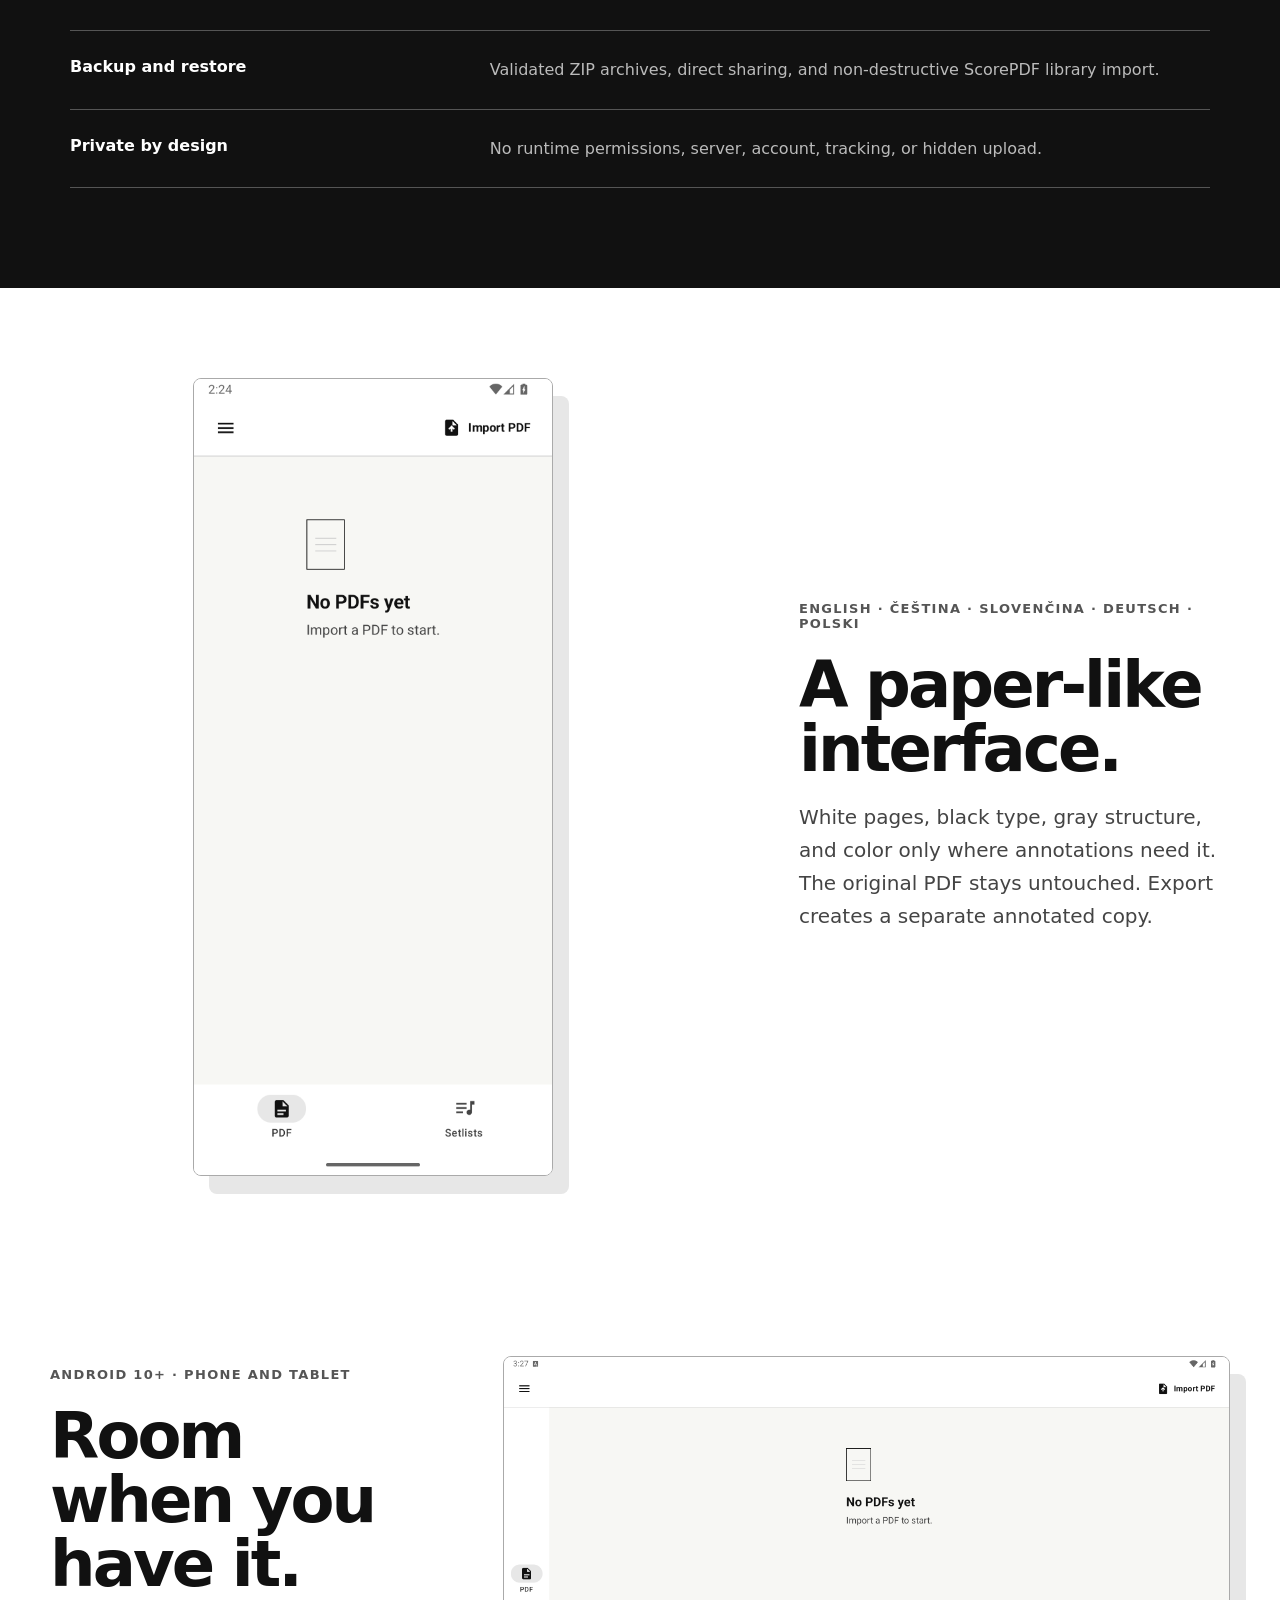
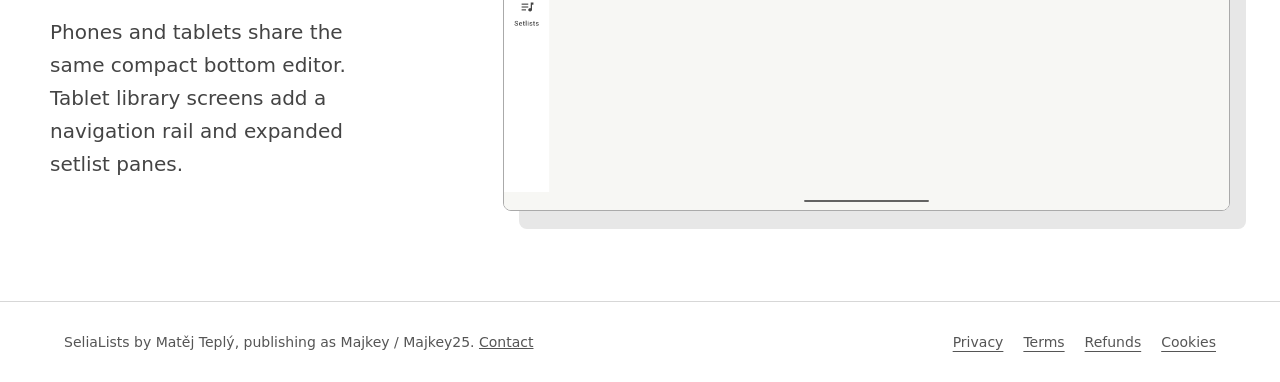
==== commit d0206b1e: "fix: complete hosted app policies" ====
--- a/site/index.html
+++ b/site/index.html
@@ -6,9 +6,9 @@
   <meta name="description" content="SeliaLists is an offline Android 10+ PDF organizer and annotation editor for musicians.">
   <title>SeliaLists - scores, setlists, annotations</title>
   <link rel="stylesheet" href="styles.css">
-  <link rel="icon" type="image/png" href="assets/icon.png">
 </head>
 <body>
+  <a class="skip-link" href="#top">Skip to content</a>
   <header class="masthead">
     <a class="wordmark" href="#top" aria-label="SeliaLists home">SeliaLists</a>
     <nav aria-label="Primary navigation">
@@ -18,7 +18,7 @@
     </nav>
   </header>
 
-  <main id="top">
+  <main id="top" tabindex="-1">
     <section class="hero">
       <div class="hero-copy">
         <p class="eyebrow">Offline Android app</p>
@@ -65,8 +65,8 @@
   </main>
 
   <footer>
-    <span>SeliaLists is independent software.</span>
-    <span><a href="privacy.html">Privacy</a> · <a href="https://github.com/Majkey25/SheetSet/blob/main/LICENSE">MIT License</a></span>
+    <span>SeliaLists by Matěj Teplý, publishing as Majkey / Majkey25. <a href="mailto:majkeylab@gmail.com">Contact</a></span>
+    <nav class="policy-links" aria-label="Policies"><a href="privacy.html">Privacy</a><a href="terms.html">Terms</a><a href="refunds.html">Refunds</a><a href="cookies.html">Cookies</a></nav>
   </footer>
 </body>
 </html>
--- a/site/styles.css
+++ b/site/styles.css
@@ -10,6 +10,7 @@
 html { scroll-behavior: smooth; }
 body { margin: 0; }
 a { color: inherit; }
+a:focus-visible { outline: 3px solid currentColor; outline-offset: 4px; }
 .skip-link { position: fixed; left: 16px; top: -80px; z-index: 4; padding: 10px 14px; color: #fff; background: #111; }
 .skip-link:focus { top: 16px; }
 
@@ -28,6 +29,7 @@
 .wordmark { font-size: 22px; font-weight: 750; text-decoration: none; }
 nav { display: flex; gap: 24px; }
 nav a { font-size: 14px; text-underline-offset: 4px; }
+.policy-links { flex-wrap: wrap; gap: 12px 20px; }
 
 main { overflow: hidden; }
 .hero, .proof, .tablet-proof {
@@ -71,6 +73,7 @@
 .policy h2 { margin-top: 56px; font-size: 32px; letter-spacing: -0.025em; }
 .policy h3 { margin-top: 34px; font-size: 21px; }
 .policy p { color: #333; font-size: 17px; line-height: 1.7; }
+.policy a { overflow-wrap: anywhere; }
 .policy .updated { color: #666; font-size: 14px; }
 .notice { margin: 36px 0; padding: 20px; border: 1px solid #aaa; background: #f7f7f4; line-height: 1.65; }
 
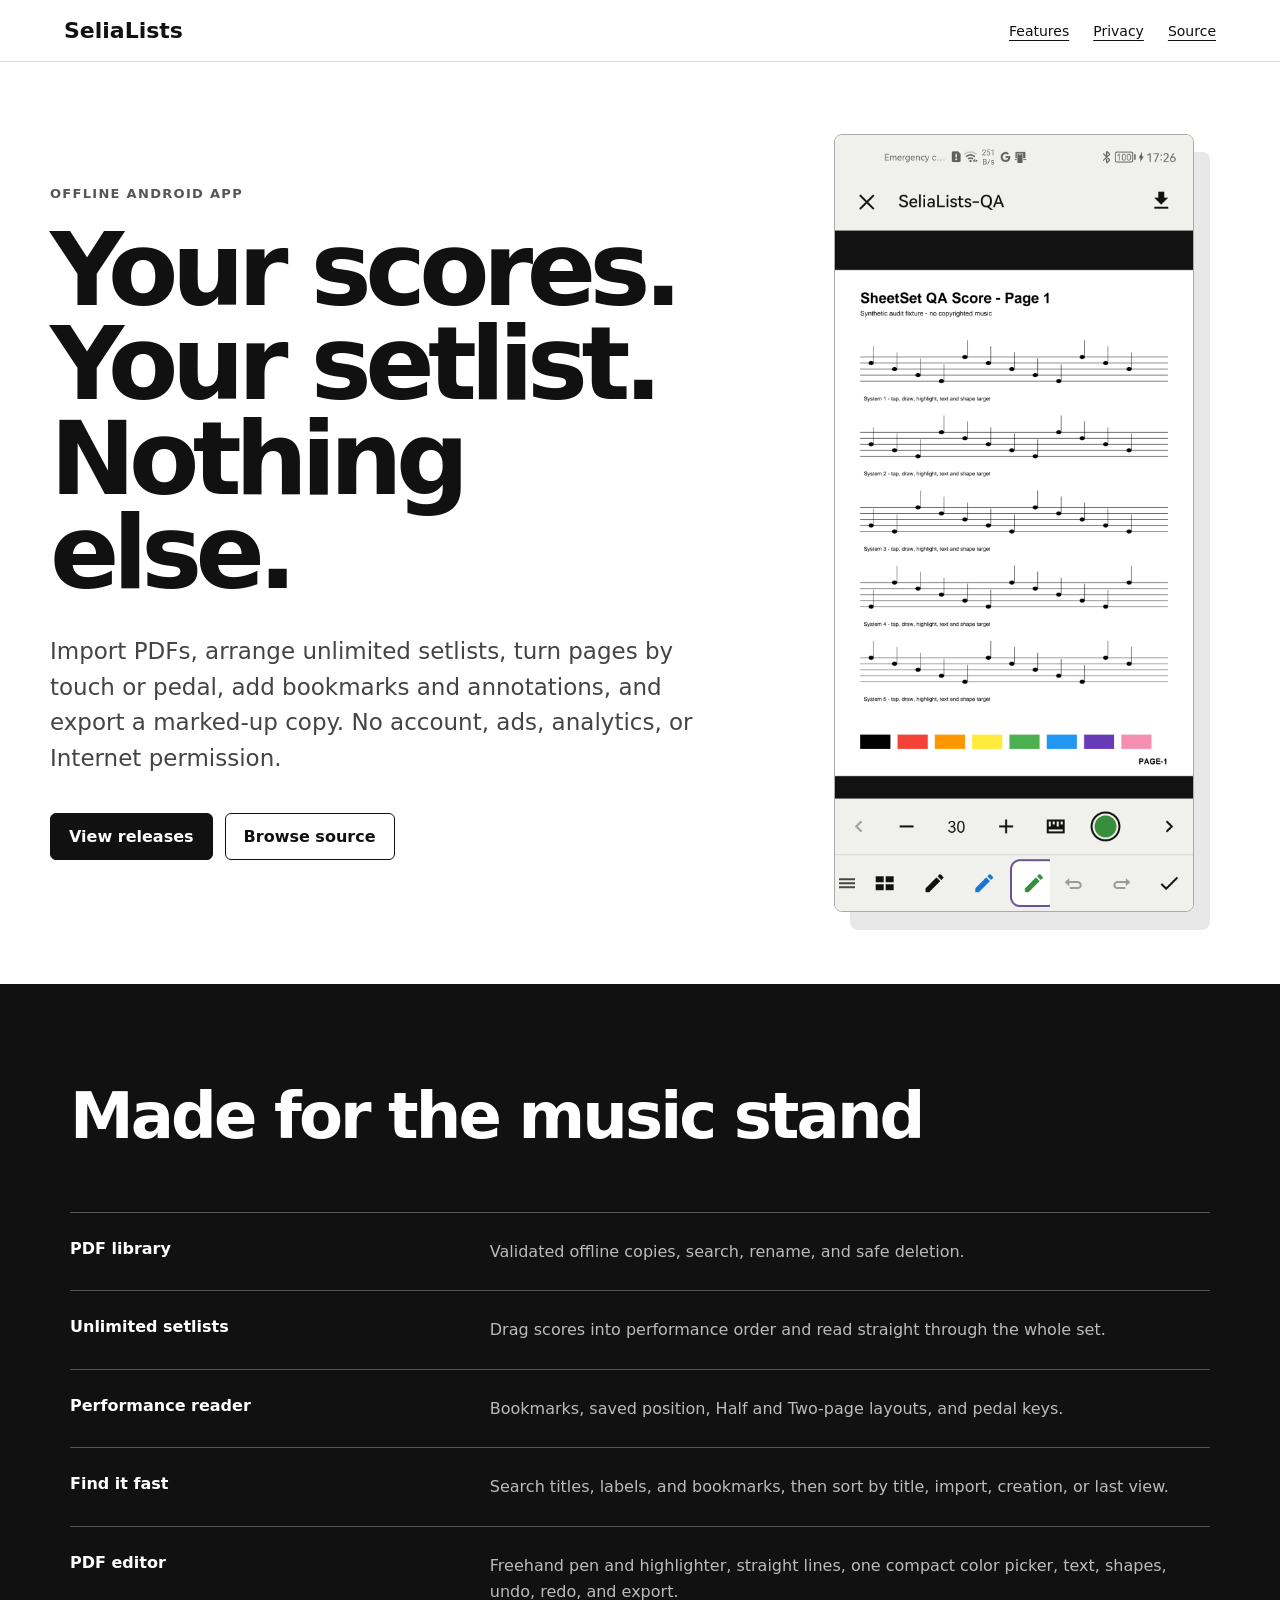
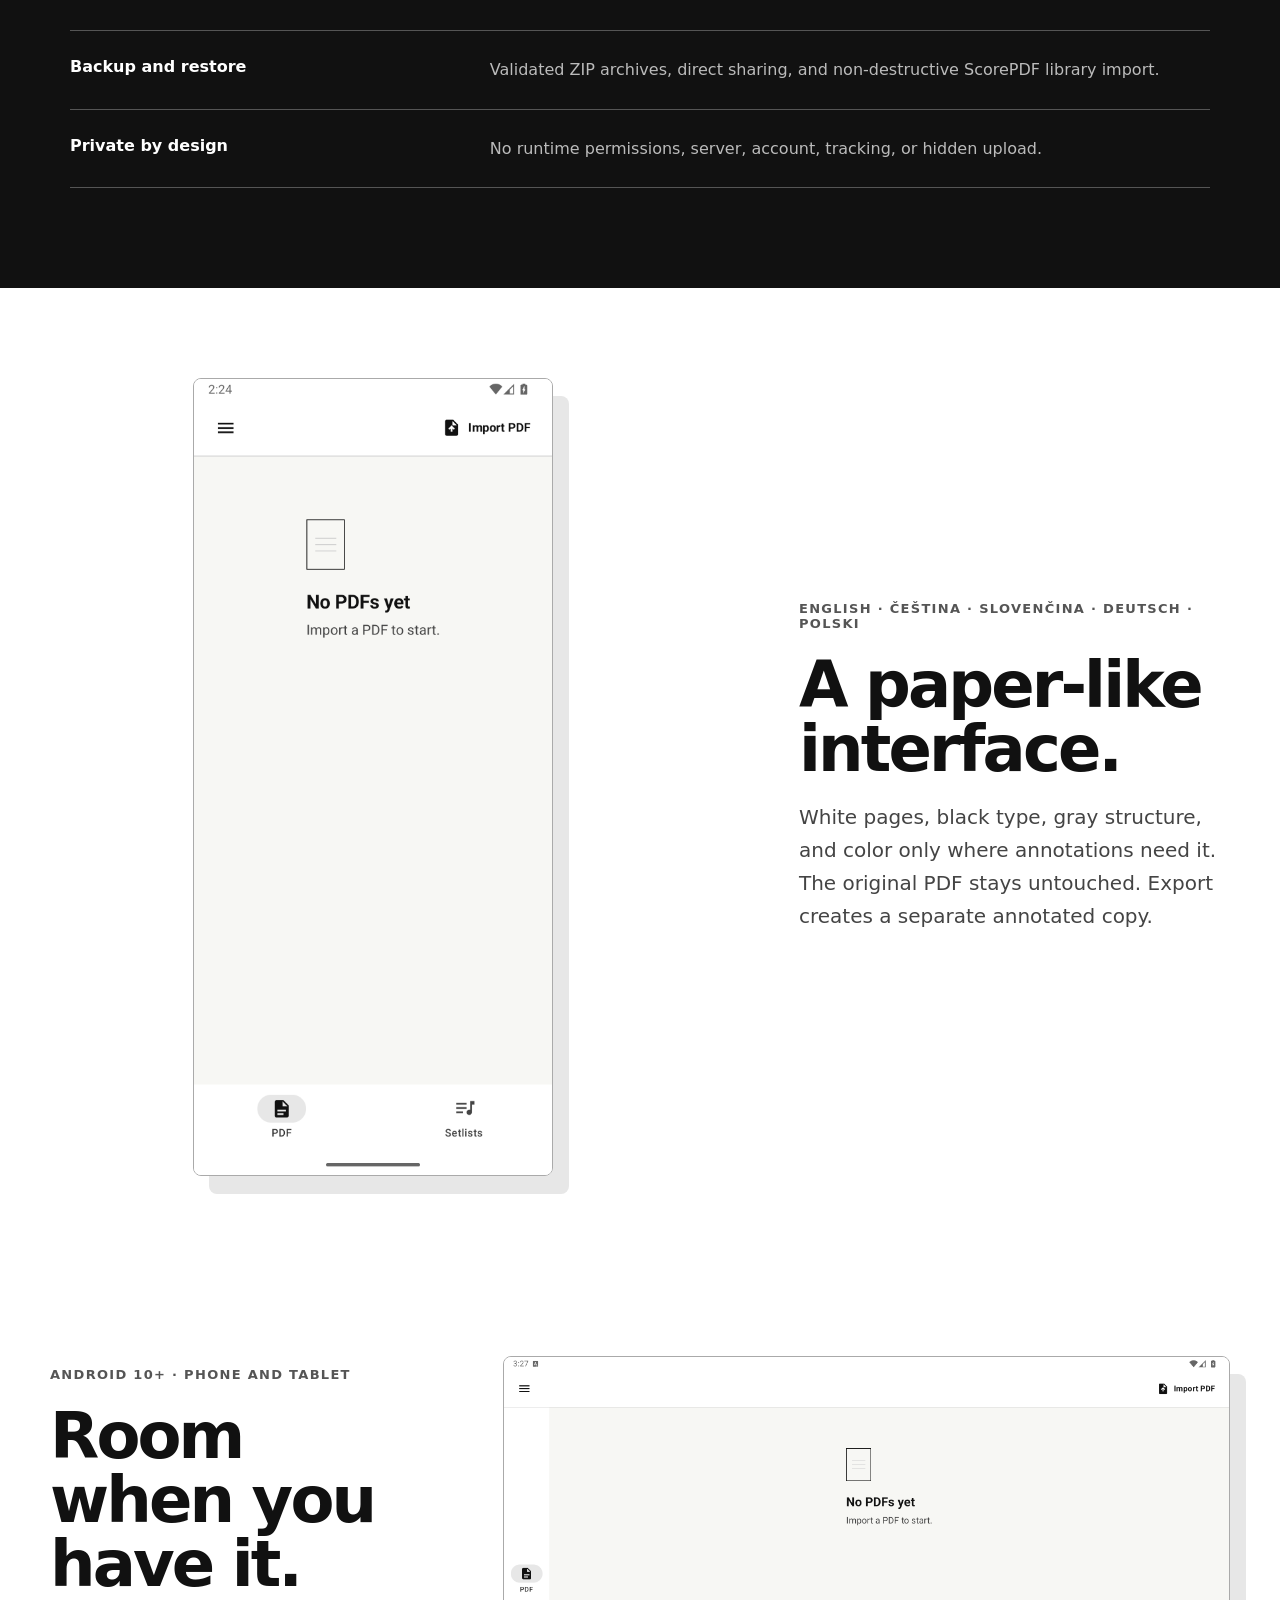
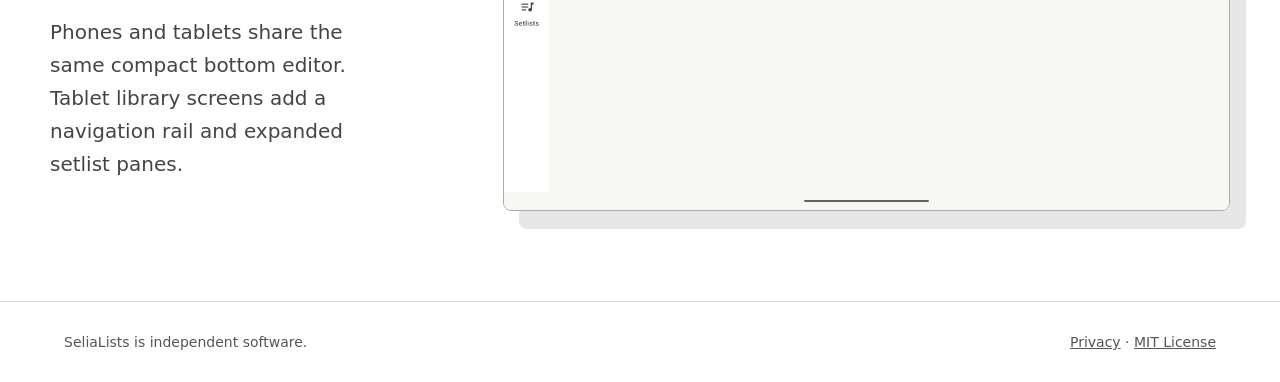
==== commit fe0303d1: "Merge 0d3236713b959b94e166415dc1bfcc33f1302de1 into a189cc1e29d9d9da55b29a64a9366b5441ebebec" ====
--- a/site/index.html
+++ b/site/index.html
@@ -6,9 +6,9 @@
   <meta name="description" content="SeliaLists is an offline Android 10+ PDF organizer and annotation editor for musicians.">
   <title>SeliaLists - scores, setlists, annotations</title>
   <link rel="stylesheet" href="styles.css">
+  <link rel="icon" type="image/png" href="assets/icon.png">
 </head>
 <body>
-  <a class="skip-link" href="#top">Skip to content</a>
   <header class="masthead">
     <a class="wordmark" href="#top" aria-label="SeliaLists home">SeliaLists</a>
     <nav aria-label="Primary navigation">
@@ -18,7 +18,7 @@
     </nav>
   </header>
 
-  <main id="top" tabindex="-1">
+  <main id="top">
     <section class="hero">
       <div class="hero-copy">
         <p class="eyebrow">Offline Android app</p>
@@ -65,8 +65,8 @@
   </main>
 
   <footer>
-    <span>SeliaLists by Matěj Teplý, publishing as Majkey / Majkey25. <a href="mailto:majkeylab@gmail.com">Contact</a></span>
-    <nav class="policy-links" aria-label="Policies"><a href="privacy.html">Privacy</a><a href="terms.html">Terms</a><a href="refunds.html">Refunds</a><a href="cookies.html">Cookies</a></nav>
+    <span>SeliaLists is independent software.</span>
+    <span><a href="privacy.html">Privacy</a> · <a href="https://github.com/Majkey25/SheetSet/blob/main/LICENSE">MIT License</a></span>
   </footer>
 </body>
 </html>
